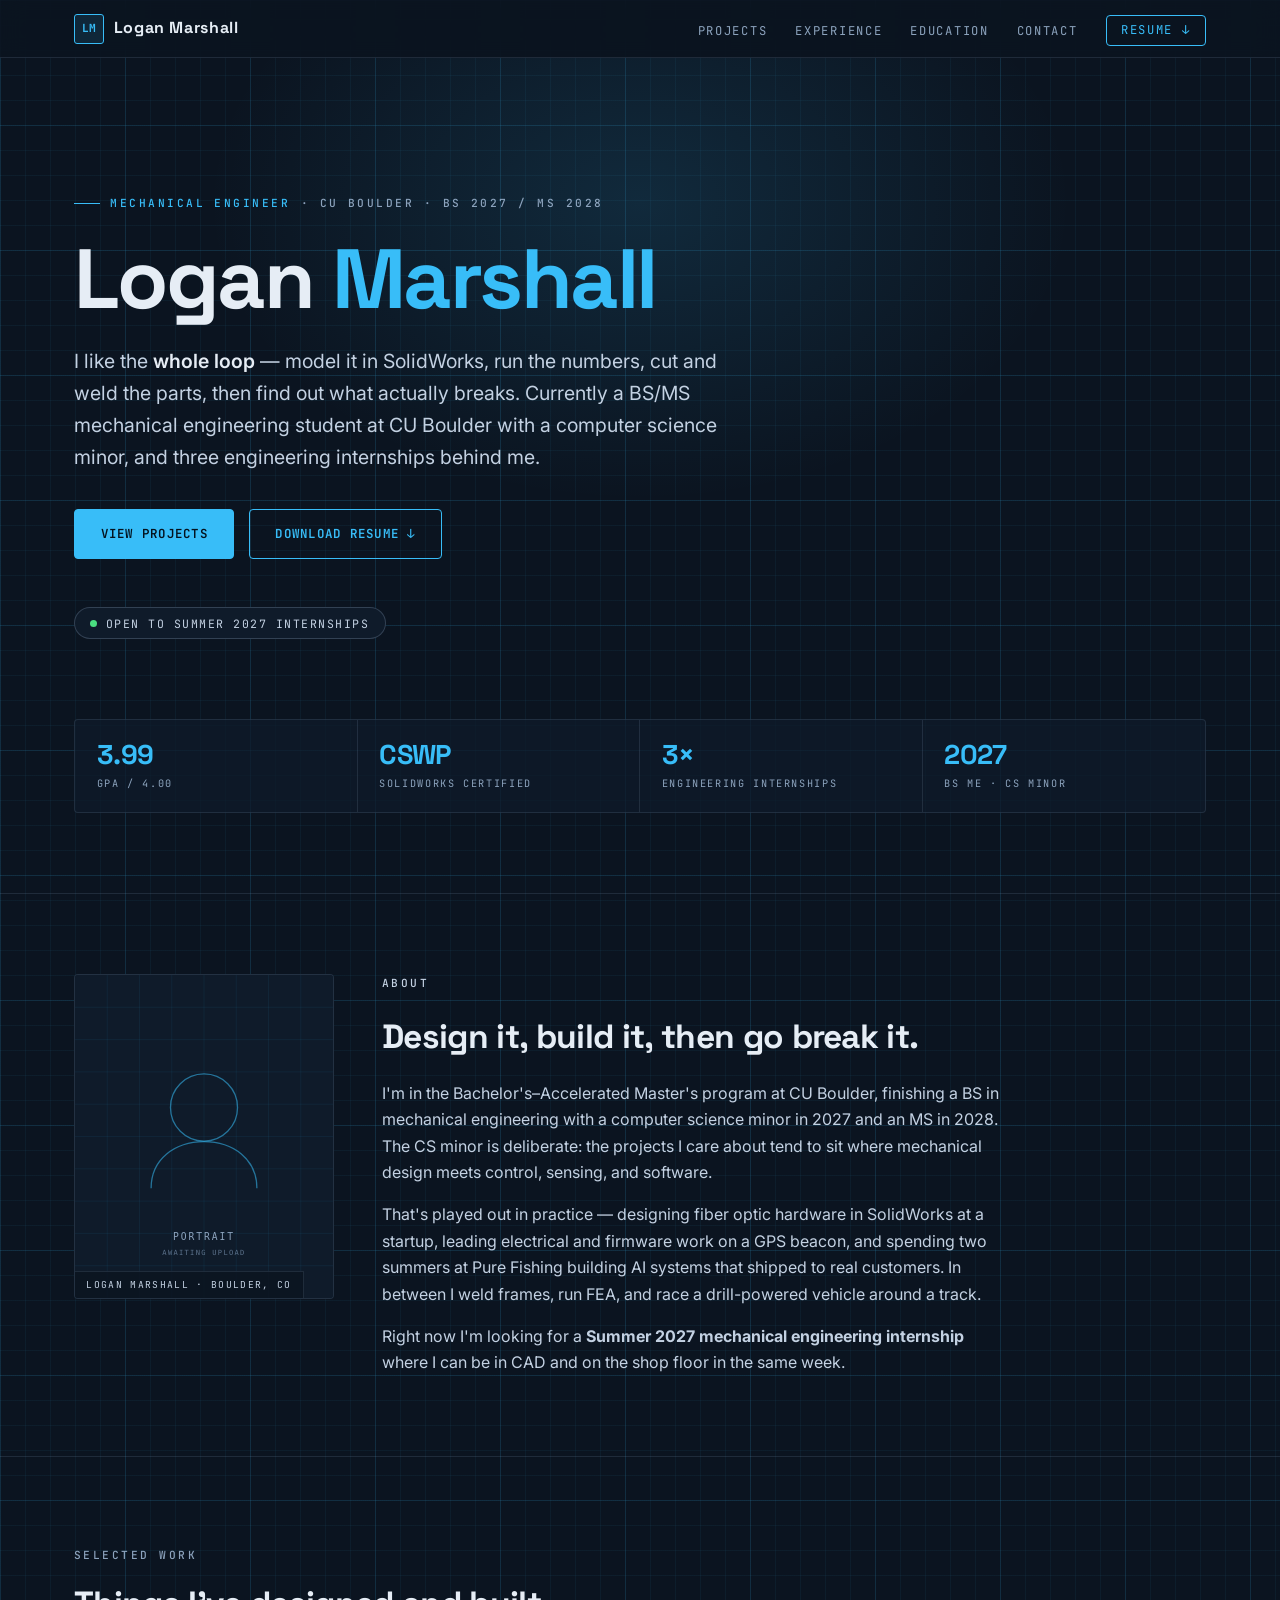
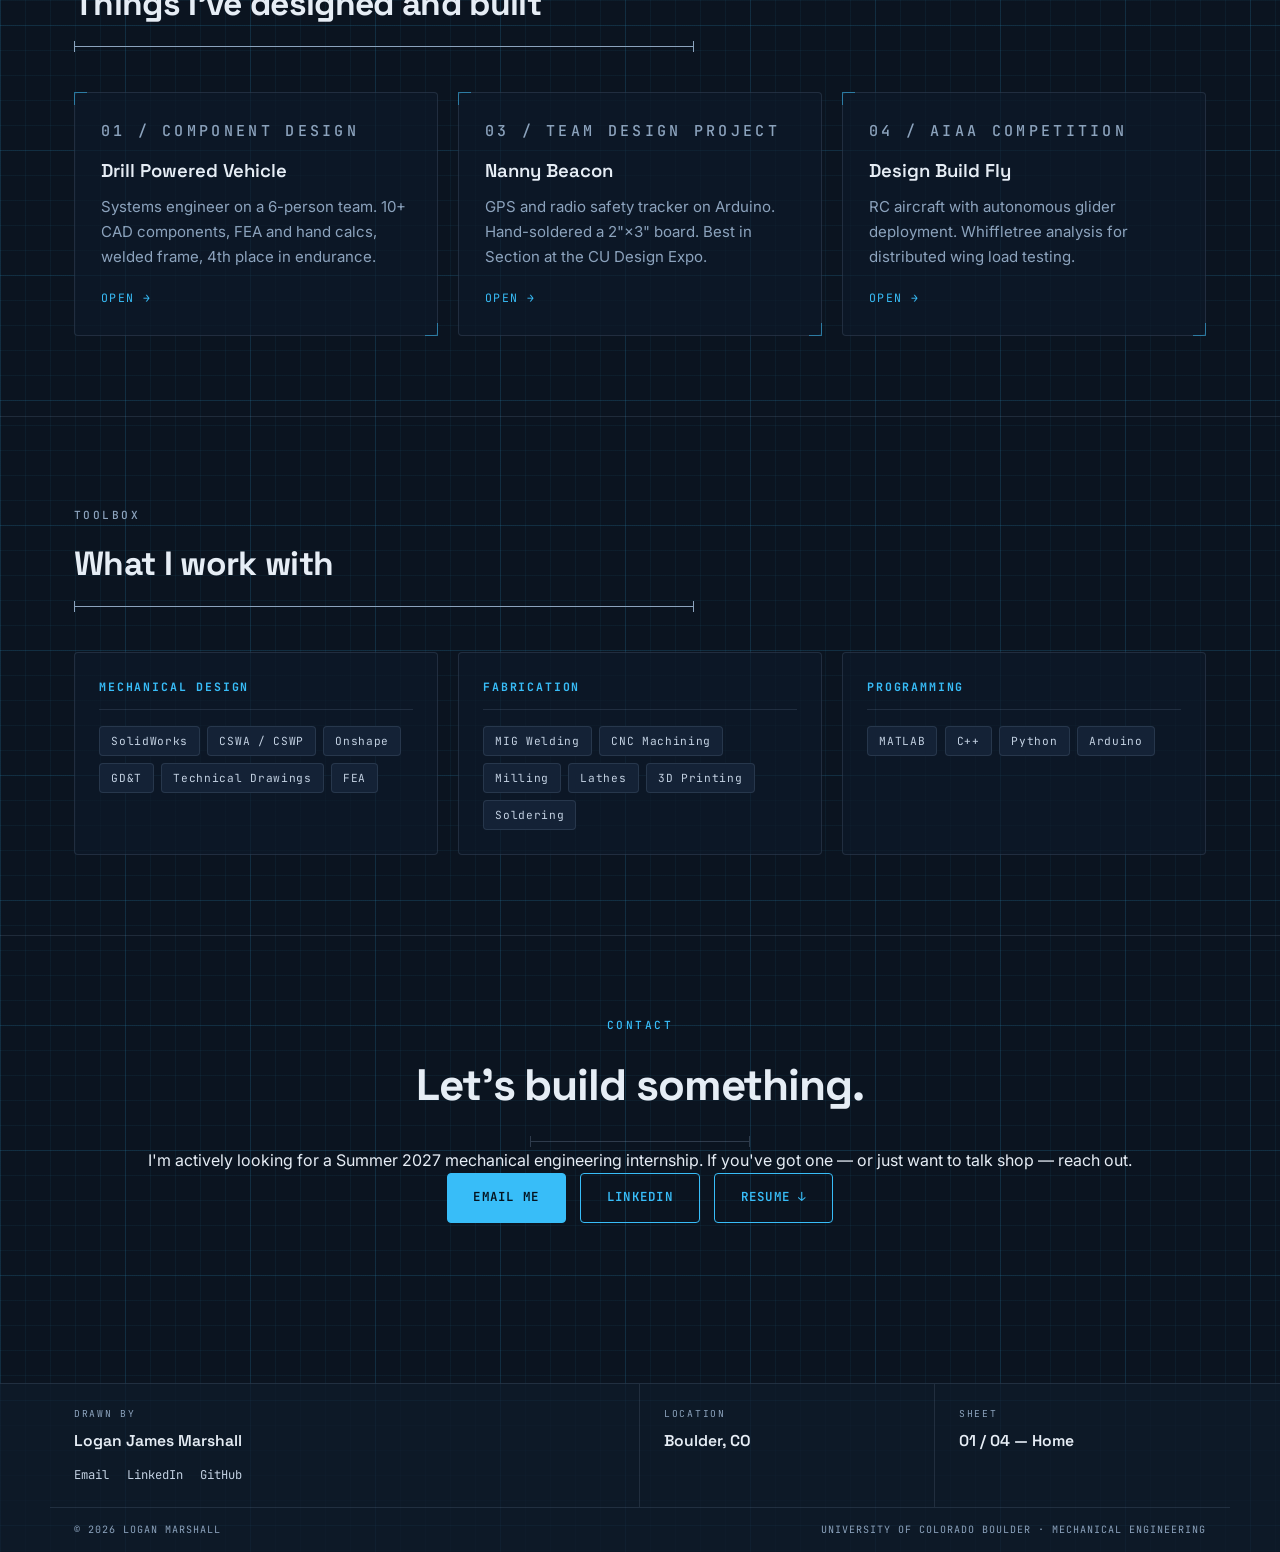
==== index.html @ 71e6aeb7 "Rebuild portfolio with real content and a blueprint design system Replace the placeholder template w" ====
<!doctype html>
<html lang="en">
  <head>
    <meta charset="UTF-8" />
    <meta name="viewport" content="width=device-width, initial-scale=1.0" />
    <title>Logan Marshall — Mechanical Engineer</title>
    <meta
      name="description"
      content="Mechanical engineering BS/MS student at CU Boulder (3.99 GPA, CSWP certified). SolidWorks design, FEA, and hands-on fabrication. Seeking a Summer 2027 mechanical engineering internship."
    />
    <link rel="canonical" href="https://loganmarsr.github.io/Personal-Website/" />
    <link rel="icon" href="favicon.svg" type="image/svg+xml" />

    <meta property="og:type" content="website" />
    <meta property="og:title" content="Logan Marshall — Mechanical Engineer" />
    <meta
      property="og:description"
      content="BS/MS mechanical engineering at CU Boulder. SolidWorks, FEA, and hands-on fabrication — from CAD to welded frame."
    />
    <meta property="og:image" content="images/CompD_Bike_Side.png" />
    <meta name="twitter:card" content="summary_large_image" />

    <link rel="preconnect" href="https://fonts.googleapis.com" />
    <link rel="preconnect" href="https://fonts.gstatic.com" crossorigin />
    <link
      href="https://fonts.googleapis.com/css2?family=Inter:wght@400;500;600&family=JetBrains+Mono:wght@400;500;600&family=Space+Grotesk:wght@600;700&display=swap"
      rel="stylesheet"
    />
    <link rel="stylesheet" href="styles.css" />
  </head>
  <body>
    <a class="skip-link" href="#main">Skip to content</a>

    <header class="navbar">
      <div class="nav-inner">
        <a class="logo" href="index.html">
          <span class="logo-mark" aria-hidden="true">LM</span>
          Logan Marshall
        </a>
        <button
          class="nav-toggle"
          type="button"
          aria-expanded="false"
          aria-controls="nav-links"
        >
          MENU
        </button>
        <ul class="nav-links" id="nav-links">
          <li><a href="projects.html">Projects</a></li>
          <li><a href="experience.html">Experience</a></li>
          <li><a href="education.html">Education</a></li>
          <li><a href="#contact">Contact</a></li>
          <li>
            <a class="nav-cta" href="assets/Logan-Marshall-Resume.pdf" target="_blank" rel="noopener">
              Resume ↓
            </a>
          </li>
        </ul>
      </div>
    </header>

    <main id="main">
      <section class="hero">
        <div class="wrap hero-inner">
          <p class="hero-eyebrow">
            <span class="tick" aria-hidden="true"></span>
            <span class="label">Mechanical Engineer</span>
            <span class="label label-muted">· CU Boulder · BS 2027 / MS 2028</span>
          </p>

          <h1>Logan <span class="accent">Marshall</span></h1>

          <p class="hero-lede">
            I like the <strong>whole loop</strong> — model it in SolidWorks, run the
            numbers, cut and weld the parts, then find out what actually breaks.
            Currently a BS/MS mechanical engineering student at CU Boulder with a
            computer science minor, and three engineering internships behind me.
          </p>

          <div class="hero-actions">
            <a class="button" href="projects.html">View Projects</a>
            <a
              class="button button-ghost"
              href="assets/Logan-Marshall-Resume.pdf"
              target="_blank"
              rel="noopener"
              >Download Resume ↓</a
            >
          </div>

          <p class="status">
            <span class="status-dot" aria-hidden="true"></span>
            Open to Summer 2027 internships
          </p>
        </div>
      </section>

      <section class="section" style="padding-top: 0">
        <div class="wrap">
          <div class="specs reveal">
            <div class="spec">
              <div class="spec-value">3.99</div>
              <div class="spec-key">GPA / 4.00</div>
            </div>
            <div class="spec">
              <div class="spec-value">CSWP</div>
              <div class="spec-key">SolidWorks Certified</div>
            </div>
            <div class="spec">
              <div class="spec-value">3&times;</div>
              <div class="spec-key">Engineering Internships</div>
            </div>
            <div class="spec">
              <div class="spec-value">2027</div>
              <div class="spec-key">BS ME · CS Minor</div>
            </div>
          </div>
        </div>
      </section>

      <section class="section">
        <div class="wrap">
          <div class="about reveal">
            <figure class="portrait bracketed">
              <!-- Swap in a real photo: save it as images/logan-portrait.jpg -->
              <img
                src="images/portrait-placeholder.svg"
                alt="Portrait of Logan Marshall"
                width="400"
                height="500"
              />
              <figcaption class="portrait-tag">Logan Marshall · Boulder, CO</figcaption>
            </figure>

            <div class="about-body">
              <p class="label">About</p>
              <h2>Design it, build it, then go break it.</h2>
              <p>
                I'm in the Bachelor's–Accelerated Master's program at CU Boulder,
                finishing a BS in mechanical engineering with a computer science
                minor in 2027 and an MS in 2028. The CS minor is deliberate: the
                projects I care about tend to sit where mechanical design meets
                control, sensing, and software.
              </p>
              <p>
                That's played out in practice — designing fiber optic hardware in
                SolidWorks at a startup, leading electrical and firmware work on a
                GPS beacon, and spending two summers at Pure Fishing building AI
                systems that shipped to real customers. In between I weld frames,
                run FEA, and race a drill-powered vehicle around a track.
              </p>
              <p>
                Right now I'm looking for a <strong>Summer 2027 mechanical
                engineering internship</strong> where I can be in CAD and on the shop
                floor in the same week.
              </p>
            </div>
          </div>
        </div>
      </section>

      <section class="section">
        <div class="wrap">
          <div class="section-head reveal">
            <p class="label">Selected Work</p>
            <h2>Things I've designed and built</h2>
            <p class="dim" aria-hidden="true"><span></span></p>
          </div>

          <div class="card-grid">
            <a class="card bracketed reveal" href="projects.html#drill-vehicle">
              <p class="label">01 / Component Design</p>
              <h3>Drill Powered Vehicle</h3>
              <p>
                Systems engineer on a 6-person team. 10+ CAD components, FEA and
                hand calcs, welded frame, 4th place in endurance.
              </p>
              <span class="card-link">Open <span class="arrow">→</span></span>
            </a>

            <a class="card bracketed reveal" href="projects.html#nanny-beacon">
              <p class="label">03 / Team Design Project</p>
              <h3>Nanny Beacon</h3>
              <p>
                GPS and radio safety tracker on Arduino. Hand-soldered a 2"×3"
                board. Best in Section at the CU Design Expo.
              </p>
              <span class="card-link">Open <span class="arrow">→</span></span>
            </a>

            <a class="card bracketed reveal" href="projects.html#dbf">
              <p class="label">04 / AIAA Competition</p>
              <h3>Design Build Fly</h3>
              <p>
                RC aircraft with autonomous glider deployment. Whiffletree analysis
                for distributed wing load testing.
              </p>
              <span class="card-link">Open <span class="arrow">→</span></span>
            </a>
          </div>
        </div>
      </section>

      <section class="section">
        <div class="wrap">
          <div class="section-head reveal">
            <p class="label">Toolbox</p>
            <h2>What I work with</h2>
            <p class="dim" aria-hidden="true"><span></span></p>
          </div>

          <div class="card-grid">
            <div class="skill-group reveal">
              <h3>Mechanical Design</h3>
              <ul class="tag-list">
                <li>SolidWorks</li>
                <li>CSWA / CSWP</li>
                <li>Onshape</li>
                <li>GD&amp;T</li>
                <li>Technical Drawings</li>
                <li>FEA</li>
              </ul>
            </div>
            <div class="skill-group reveal">
              <h3>Fabrication</h3>
              <ul class="tag-list">
                <li>MIG Welding</li>
                <li>CNC Machining</li>
                <li>Milling</li>
                <li>Lathes</li>
                <li>3D Printing</li>
                <li>Soldering</li>
              </ul>
            </div>
            <div class="skill-group reveal">
              <h3>Programming</h3>
              <ul class="tag-list">
                <li>MATLAB</li>
                <li>C++</li>
                <li>Python</li>
                <li>Arduino</li>
              </ul>
            </div>
          </div>
        </div>
      </section>

      <section class="section contact" id="contact">
        <div class="wrap">
          <p class="label">Contact</p>
          <h2>Let's build something.</h2>
          <p class="dim" aria-hidden="true"><span></span></p>
          <p>
            I'm actively looking for a Summer 2027 mechanical engineering
            internship. If you've got one — or just want to talk shop — reach out.
          </p>
          <div class="contact-links">
            <a class="button" href="mailto:Logan.marshall@colorado.edu">Email Me</a>
            <a
              class="button button-ghost"
              href="https://www.linkedin.com/in/logan-marshall-cu/"
              target="_blank"
              rel="noopener"
              >LinkedIn</a
            >
            <a
              class="button button-ghost"
              href="assets/Logan-Marshall-Resume.pdf"
              target="_blank"
              rel="noopener"
              >Resume ↓</a
            >
          </div>
        </div>
      </section>
    </main>

    <footer class="titleblock">
      <div class="titleblock-grid">
        <div class="tb-cell">
          <p class="tb-key">Drawn By</p>
          <p class="tb-value">Logan James Marshall</p>
          <p class="tb-links" style="margin-top: 0.6rem">
            <a href="mailto:Logan.marshall@colorado.edu">Email</a>
            <a href="https://www.linkedin.com/in/logan-marshall-cu/" target="_blank" rel="noopener">LinkedIn</a>
            <a href="https://github.com/LoganMarsr" target="_blank" rel="noopener">GitHub</a>
          </p>
        </div>
        <div class="tb-cell">
          <p class="tb-key">Location</p>
          <p class="tb-value">Boulder, CO</p>
        </div>
        <div class="tb-cell">
          <p class="tb-key">Sheet</p>
          <p class="tb-value">01 / 04 — Home</p>
        </div>
      </div>
      <p class="tb-note">
        <span>&copy; 2026 Logan Marshall</span>
        <span>University of Colorado Boulder · Mechanical Engineering</span>
      </p>
    </footer>

    <script src="site.js"></script>
  </body>
</html>
---- styles.css ----
/* ============================================================
   Logan Marshall — Portfolio
   Design language: engineering blueprint
   Dark navy ground, cyan linework, monospace annotation.
   ============================================================ */

*, *::before, *::after {
  box-sizing: border-box;
  margin: 0;
  padding: 0;
}

:root {
  /* ---- ground ---- */
  --bg:        #0b1420;
  --bg-2:      #0f1b2a;
  --bg-3:      #142236;
  --grid:      rgba(56, 189, 248, 0.055);
  --grid-bold: rgba(56, 189, 248, 0.10);

  /* ---- linework ---- */
  --accent:      #38bdf8;
  --accent-dim:  #0ea5e9;
  --accent-soft: rgba(56, 189, 248, 0.12);
  --accent-glow: rgba(56, 189, 248, 0.28);
  --amber:       #fbbf24;

  /* ---- type ---- */
  --ink:   #e6edf5;
  --ink-2: #c3d1e2;
  --muted: #8ca3bd;
  --line:  rgba(140, 163, 189, 0.16);
  --line-2: rgba(140, 163, 189, 0.28);

  /* ---- rhythm ---- */
  --wide:   1180px;
  --gutter: 1.5rem;
  --radius: 4px;

  --font-display: "Space Grotesk", ui-sans-serif, system-ui, -apple-system, "Segoe UI", sans-serif;
  --font-body:    "Inter", ui-sans-serif, system-ui, -apple-system, "Segoe UI", Roboto, sans-serif;
  --font-mono:    "JetBrains Mono", ui-monospace, SFMono-Regular, "SF Mono", Menlo, Consolas, monospace;
}

html { scroll-behavior: smooth; }
@media (prefers-reduced-motion: reduce) {
  html { scroll-behavior: auto; }
}

body {
  font-family: var(--font-body);
  color: var(--ink);
  background-color: var(--bg);
  /* the blueprint: fine 25px grid over a bolder 125px grid */
  background-image:
    linear-gradient(var(--grid) 1px, transparent 1px),
    linear-gradient(90deg, var(--grid) 1px, transparent 1px),
    linear-gradient(var(--grid-bold) 1px, transparent 1px),
    linear-gradient(90deg, var(--grid-bold) 1px, transparent 1px);
  background-size: 25px 25px, 25px 25px, 125px 125px, 125px 125px;
  line-height: 1.65;
  -webkit-font-smoothing: antialiased;
  overflow-x: hidden;
}

img { max-width: 100%; height: auto; display: block; }
a   { color: var(--accent); text-decoration: none; }

:focus-visible {
  outline: 2px solid var(--accent);
  outline-offset: 3px;
  border-radius: 2px;
}

/* skip link for keyboard + screen-reader users */
.skip-link {
  position: absolute;
  left: -9999px;
  top: 0;
  z-index: 200;
  background: var(--accent);
  color: #04121e;
  padding: 0.75rem 1.25rem;
  font-family: var(--font-mono);
  font-size: 0.8rem;
  font-weight: 700;
}
.skip-link:focus { left: 0; }

.wrap {
  width: 100%;
  max-width: var(--wide);
  margin-inline: auto;
  padding-inline: var(--gutter);
}

/* ============================================================
   Annotation primitives — the "flair"
   ============================================================ */

/* monospace eyebrow label, e.g. 01 / DRILL POWERED VEHICLE */
.label {
  font-family: var(--font-mono);
  font-size: 0.7rem;
  font-weight: 500;
  letter-spacing: 0.22em;
  text-transform: uppercase;
  color: var(--accent);
}
.label-muted { color: var(--muted); }

/* dimension line: ├─────────┤ with end ticks, used under section titles */
.dim {
  display: flex;
  align-items: center;
  gap: 0;
  margin-top: 0.9rem;
  color: var(--line-2);
}
.dim::before,
.dim::after {
  content: "";
  width: 1px;
  height: 11px;
  background: currentColor;
  flex: none;
}
.dim span {
  flex: 1;
  height: 1px;
  background: currentColor;
}

/* CAD-style corner brackets on a surface */
.bracketed { position: relative; }
.bracketed::before,
.bracketed::after {
  content: "";
  position: absolute;
  width: 13px;
  height: 13px;
  border: 1px solid var(--accent);
  opacity: 0.55;
  transition: opacity 0.25s ease;
  pointer-events: none;
}
.bracketed::before {
  top: -1px; left: -1px;
  border-right: 0; border-bottom: 0;
}
.bracketed::after {
  bottom: -1px; right: -1px;
  border-left: 0; border-top: 0;
}

/* ============================================================
   Navigation
   ============================================================ */

.navbar {
  position: sticky;
  top: 0;
  z-index: 100;
  background: rgba(11, 20, 32, 0.86);
  backdrop-filter: blur(12px);
  -webkit-backdrop-filter: blur(12px);
  border-bottom: 1px solid var(--line);
}
.nav-inner {
  max-width: var(--wide);
  margin-inline: auto;
  padding: 0.85rem var(--gutter);
  display: flex;
  align-items: center;
  justify-content: space-between;
  gap: 1rem;
}
.logo {
  display: inline-flex;
  align-items: center;
  gap: 0.6rem;
  font-family: var(--font-display);
  font-size: 1rem;
  font-weight: 700;
  letter-spacing: 0.04em;
  color: var(--ink);
}
.logo-mark {
  width: 30px;
  height: 30px;
  flex: none;
  border: 1px solid var(--accent);
  border-radius: 3px;
  display: grid;
  place-items: center;
  font-family: var(--font-mono);
  font-size: 0.7rem;
  font-weight: 700;
  color: var(--accent);
  background: var(--accent-soft);
  letter-spacing: 0;
}

.nav-toggle {
  display: none;
  background: none;
  border: 1px solid var(--line-2);
  border-radius: var(--radius);
  color: var(--ink);
  padding: 0.45rem 0.6rem;
  cursor: pointer;
  font-family: var(--font-mono);
  font-size: 0.75rem;
  line-height: 1;
}

.nav-links {
  display: flex;
  align-items: center;
  gap: 1.75rem;
  list-style: none;
}
.nav-links a {
  position: relative;
  font-family: var(--font-mono);
  font-size: 0.76rem;
  letter-spacing: 0.14em;
  text-transform: uppercase;
  color: var(--muted);
  padding: 0.35rem 0;
  transition: color 0.18s ease;
}
.nav-links a:hover { color: var(--ink); }
.nav-links a::after {
  content: "";
  position: absolute;
  left: 0; bottom: 0;
  width: 0; height: 1px;
  background: var(--accent);
  transition: width 0.22s ease;
}
.nav-links a:hover::after,
.nav-links a.active::after { width: 100%; }
.nav-links a.active { color: var(--accent); }

/* the resume link is the one CTA in the bar */
.nav-cta {
  border: 1px solid var(--accent);
  border-radius: var(--radius);
  padding: 0.4rem 0.9rem !important;
  color: var(--accent) !important;
  background: transparent;
  transition: background 0.2s ease, color 0.2s ease;
}
.nav-cta::after { display: none; }
.nav-cta:hover {
  background: var(--accent);
  color: #04121e !important;
}

/* ============================================================
   Buttons
   ============================================================ */

.button {
  display: inline-flex;
  align-items: center;
  gap: 0.55rem;
  font-family: var(--font-mono);
  font-size: 0.78rem;
  font-weight: 600;
  letter-spacing: 0.1em;
  text-transform: uppercase;
  padding: 0.85rem 1.6rem;
  border-radius: var(--radius);
  border: 1px solid var(--accent);
  background: var(--accent);
  color: #04121e;
  cursor: pointer;
  transition: transform 0.18s ease, box-shadow 0.18s ease, background 0.18s ease;
}
.button:hover {
  transform: translateY(-2px);
  box-shadow: 0 10px 28px -8px var(--accent-glow);
}
.button-ghost {
  background: transparent;
  color: var(--accent);
}
.button-ghost:hover {
  background: var(--accent-soft);
}

/* ============================================================
   Hero (home)
   ============================================================ */

.hero {
  position: relative;
  padding: clamp(4rem, 11vw, 8.5rem) 0 clamp(3rem, 7vw, 5rem);
  overflow: hidden;
}
/* soft cyan bloom behind the hero text */
.hero::before {
  content: "";
  position: absolute;
  top: -25%;
  left: 50%;
  width: min(900px, 120%);
  height: 620px;
  transform: translateX(-50%);
  background: radial-gradient(ellipse at center, rgba(56,189,248,0.13), transparent 68%);
  pointer-events: none;
}
.hero-inner { position: relative; }

.hero-eyebrow {
  display: flex;
  flex-wrap: wrap;
  align-items: center;
  gap: 0.65rem;
  margin-bottom: 1.5rem;
}
.hero-eyebrow .tick {
  width: 26px;
  height: 1px;
  background: var(--accent);
  flex: none;
}

.hero h1 {
  font-family: var(--font-display);
  font-size: clamp(2.6rem, 8.5vw, 5.25rem);
  font-weight: 700;
  line-height: 1.02;
  letter-spacing: -0.03em;
  margin-bottom: 1.4rem;
}
.hero h1 .accent { color: var(--accent); }

.hero-lede {
  font-size: clamp(1.02rem, 1.9vw, 1.22rem);
  color: var(--ink-2);
  max-width: 56ch;
  margin-bottom: 2.25rem;
}
.hero-lede strong {
  color: var(--ink);
  font-weight: 600;
}

.hero-actions {
  display: flex;
  flex-wrap: wrap;
  gap: 0.9rem;
  margin-bottom: 3rem;
}

/* availability pill */
.status {
  display: inline-flex;
  align-items: center;
  gap: 0.55rem;
  font-family: var(--font-mono);
  font-size: 0.72rem;
  letter-spacing: 0.13em;
  text-transform: uppercase;
  color: var(--ink-2);
  border: 1px solid var(--line-2);
  border-radius: 999px;
  padding: 0.35rem 0.95rem;
  background: var(--bg-2);
}
.status-dot {
  width: 7px; height: 7px;
  border-radius: 50%;
  background: #4ade80;
  box-shadow: 0 0 0 0 rgba(74, 222, 128, 0.55);
  animation: pulse 2.4s ease-out infinite;
  flex: none;
}
@keyframes pulse {
  70%  { box-shadow: 0 0 0 8px rgba(74, 222, 128, 0); }
  100% { box-shadow: 0 0 0 0 rgba(74, 222, 128, 0); }
}
@media (prefers-reduced-motion: reduce) {
  .status-dot { animation: none; }
}

/* ---- spec strip: the key numbers, as a drawing callout row ---- */
.specs {
  display: grid;
  grid-template-columns: repeat(auto-fit, minmax(150px, 1fr));
  border: 1px solid var(--line);
  border-radius: var(--radius);
  background: rgba(15, 27, 42, 0.72);
  overflow: hidden;
}
.spec {
  padding: 1.2rem 1.35rem;
  border-right: 1px solid var(--line);
}
.spec:last-child { border-right: 0; }
.spec-value {
  font-family: var(--font-display);
  font-size: 1.7rem;
  font-weight: 700;
  line-height: 1.1;
  color: var(--accent);
  letter-spacing: -0.02em;
}
.spec-key {
  font-family: var(--font-mono);
  font-size: 0.64rem;
  letter-spacing: 0.16em;
  text-transform: uppercase;
  color: var(--muted);
  margin-top: 0.4rem;
}

/* ============================================================
   Sub-page header
   ============================================================ */

.page-header {
  padding: clamp(3rem, 8vw, 5.5rem) 0 clamp(1.5rem, 4vw, 2.5rem);
  border-bottom: 1px solid var(--line);
}
.page-header h1 {
  font-family: var(--font-display);
  font-size: clamp(2.1rem, 6vw, 3.5rem);
  font-weight: 700;
  letter-spacing: -0.025em;
  line-height: 1.05;
  margin: 0.9rem 0 0.85rem;
}
.page-header p {
  color: var(--muted);
  max-width: 62ch;
  font-size: 1.03rem;
}

/* ============================================================
   Sections
   ============================================================ */

.section { padding: clamp(3rem, 7vw, 5rem) 0; }
.section + .section { border-top: 1px solid var(--line); }

.section-head { margin-bottom: 2.5rem; }
.section-head h2 {
  font-family: var(--font-display);
  font-size: clamp(1.5rem, 3.4vw, 2.1rem);
  font-weight: 700;
  letter-spacing: -0.02em;
  margin-top: 0.7rem;
}
.section-head p {
  color: var(--muted);
  max-width: 62ch;
  margin-top: 0.6rem;
}

/* ============================================================
   Cards
   ============================================================ */

.card-grid {
  display: grid;
  grid-template-columns: repeat(auto-fit, minmax(255px, 1fr));
  gap: 1.25rem;
}
.card {
  position: relative;
  display: block;
  padding: 1.6rem;
  border: 1px solid var(--line);
  border-radius: var(--radius);
  background: rgba(15, 27, 42, 0.66);
  color: var(--ink);
  transition: transform 0.22s ease, border-color 0.22s ease, box-shadow 0.22s ease;
}
a.card:hover {
  transform: translateY(-4px);
  border-color: var(--accent);
  box-shadow: 0 16px 40px -18px rgba(0, 0, 0, 0.85);
}
a.card:hover.bracketed::before,
a.card:hover.bracketed::after { opacity: 1; }
.card h3 {
  font-family: var(--font-display);
  font-size: 1.16rem;
  font-weight: 600;
  margin: 0.75rem 0 0.55rem;
}
.card p {
  color: var(--muted);
  font-size: 0.94rem;
}
.card-link {
  display: inline-block;
  margin-top: 1.15rem;
  font-family: var(--font-mono);
  font-size: 0.72rem;
  letter-spacing: 0.13em;
  text-transform: uppercase;
  color: var(--accent);
}
a.card:hover .card-link .arrow { transform: translateX(4px); }
.card-link .arrow {
  display: inline-block;
  transition: transform 0.22s ease;
}

/* ============================================================
   Projects
   ============================================================ */

.project {
  display: grid;
  grid-template-columns: minmax(0, 1.05fr) minmax(0, 1fr);
  gap: clamp(1.75rem, 4vw, 3.25rem);
  align-items: start;
  padding: clamp(2.25rem, 5vw, 3.5rem) 0;
  border-bottom: 1px solid var(--line);
}
.project:last-of-type { border-bottom: 0; }
/* alternate the image side for rhythm */
.project:nth-of-type(even) .project-gallery { order: 2; }

.project-no {
  font-family: var(--font-mono);
  font-size: 0.72rem;
  letter-spacing: 0.2em;
  color: var(--accent);
  margin-bottom: 0.7rem;
}
.project-body h2 {
  font-family: var(--font-display);
  font-size: clamp(1.45rem, 3vw, 1.95rem);
  font-weight: 700;
  letter-spacing: -0.02em;
  line-height: 1.15;
  margin-bottom: 0.5rem;
}
.project-role {
  font-family: var(--font-mono);
  font-size: 0.76rem;
  letter-spacing: 0.06em;
  color: var(--muted);
  margin-bottom: 1.2rem;
}
.project-role .sep { color: var(--line-2); margin: 0 0.45rem; }
.project-body > p { color: var(--ink-2); margin-bottom: 1.1rem; }

/* gallery: hero image spans both columns, thumbs pair up beneath it.
   Fixed 2-up (rather than auto-fit) so an odd thumb count never
   leaves dead columns beside it. */
.project-gallery {
  display: grid;
  grid-template-columns: repeat(2, minmax(0, 1fr));
  gap: 0.6rem;
  align-content: start;
}

/* two-image galleries where the source files are small: keep them
   side by side and capped so nothing gets upscaled into mush */
.project-gallery--pair {
  max-width: 460px;
}
.project-gallery--pair .shot img { aspect-ratio: 1 / 1; }
.shot {
  position: relative;
  border: 1px solid var(--line);
  border-radius: var(--radius);
  background: var(--bg-2);
  overflow: hidden;
  cursor: zoom-in;
  transition: border-color 0.22s ease, transform 0.22s ease;
}
.shot:hover {
  border-color: var(--accent);
  transform: translateY(-2px);
}
.shot img {
  width: 100%;
  aspect-ratio: 4 / 3;
  object-fit: cover;
  transition: transform 0.35s ease;
}
.shot:hover img { transform: scale(1.035); }
.shot-hero {
  grid-column: 1 / -1;
}
.shot-hero img { aspect-ratio: 16 / 10; }
/* tiny mono caption over each shot */
.shot-tag {
  position: absolute;
  left: 0; bottom: 0;
  font-family: var(--font-mono);
  font-size: 0.6rem;
  letter-spacing: 0.14em;
  text-transform: uppercase;
  color: var(--ink-2);
  background: rgba(11, 20, 32, 0.82);
  border-top: 1px solid var(--line);
  border-right: 1px solid var(--line);
  padding: 0.25rem 0.6rem;
  border-radius: 0 var(--radius) 0 0;
}

/* outcome callouts — the numbers that matter */
.outcomes {
  display: grid;
  grid-template-columns: repeat(auto-fit, minmax(125px, 1fr));
  gap: 0.75rem;
  margin: 1.35rem 0;
}
.outcome {
  border: 1px solid var(--line);
  border-left: 2px solid var(--accent);
  border-radius: 0 var(--radius) var(--radius) 0;
  padding: 0.75rem 0.9rem;
  background: rgba(15, 27, 42, 0.66);
}
.outcome-value {
  font-family: var(--font-display);
  font-size: 1.22rem;
  font-weight: 700;
  color: var(--ink);
  line-height: 1.2;
}
.outcome-key {
  font-family: var(--font-mono);
  font-size: 0.6rem;
  letter-spacing: 0.14em;
  text-transform: uppercase;
  color: var(--muted);
  margin-top: 0.25rem;
}

/* award ribbon */
.award {
  display: inline-flex;
  align-items: center;
  gap: 0.5rem;
  font-family: var(--font-mono);
  font-size: 0.68rem;
  letter-spacing: 0.12em;
  text-transform: uppercase;
  color: var(--amber);
  border: 1px solid rgba(251, 191, 36, 0.36);
  background: rgba(251, 191, 36, 0.08);
  border-radius: 999px;
  padding: 0.3rem 0.85rem;
  margin-bottom: 1rem;
}

/* ============================================================
   Tags + bullets
   ============================================================ */

.tag-list {
  display: flex;
  flex-wrap: wrap;
  gap: 0.45rem;
  list-style: none;
  margin-top: 1.15rem;
}
.tag-list li {
  font-family: var(--font-mono);
  font-size: 0.7rem;
  letter-spacing: 0.06em;
  color: var(--ink-2);
  background: var(--bg-3);
  border: 1px solid var(--line);
  border-radius: var(--radius);
  padding: 0.3rem 0.7rem;
}

.bullet-list { list-style: none; }
.bullet-list li {
  position: relative;
  padding-left: 1.3rem;
  margin-bottom: 0.55rem;
  color: var(--ink-2);
  font-size: 0.96rem;
}
/* a small cyan tick instead of a bullet */
.bullet-list li::before {
  content: "";
  position: absolute;
  left: 0;
  top: 0.68em;
  width: 8px;
  height: 1px;
  background: var(--accent);
}
.bullet-list strong { color: var(--ink); font-weight: 600; }

/* ============================================================
   Timeline (education + experience)
   ============================================================ */

.timeline {
  position: relative;
  padding-left: 1.85rem;
  border-left: 1px solid var(--line-2);
}
.timeline-item {
  position: relative;
  padding-bottom: 2.75rem;
}
.timeline-item:last-child { padding-bottom: 0; }
.timeline-marker {
  position: absolute;
  left: calc(-1.85rem - 5px);
  top: 0.55rem;
  width: 9px;
  height: 9px;
  border-radius: 50%;
  background: var(--bg);
  border: 2px solid var(--accent);
}
.timeline-item.is-current .timeline-marker {
  background: var(--accent);
  box-shadow: 0 0 0 4px var(--accent-soft);
}
.timeline-head {
  display: flex;
  flex-wrap: wrap;
  align-items: baseline;
  justify-content: space-between;
  gap: 0.5rem 1rem;
}
.timeline-content h3 {
  font-family: var(--font-display);
  font-size: 1.2rem;
  font-weight: 600;
  letter-spacing: -0.01em;
}
.timeline-org {
  font-family: var(--font-mono);
  font-size: 0.78rem;
  color: var(--accent);
  margin-top: 0.15rem;
}
.timeline-date {
  font-family: var(--font-mono);
  font-size: 0.7rem;
  letter-spacing: 0.1em;
  text-transform: uppercase;
  color: var(--muted);
  white-space: nowrap;
}
.timeline-content .bullet-list { margin-top: 0.9rem; }

/* degree block on the education page */
.degree {
  border: 1px solid var(--line);
  border-radius: var(--radius);
  background: rgba(15, 27, 42, 0.66);
  padding: 1.5rem;
  margin-bottom: 1rem;
}
.degree:last-child { margin-bottom: 0; }
.degree h3 {
  font-family: var(--font-display);
  font-size: 1.12rem;
  font-weight: 600;
  margin-bottom: 0.3rem;
}
.degree .timeline-date { display: block; margin-top: 0.5rem; }

/* skills columns */
.skill-group {
  border: 1px solid var(--line);
  border-radius: var(--radius);
  background: rgba(15, 27, 42, 0.66);
  padding: 1.5rem;
}
.skill-group h3 {
  font-family: var(--font-mono);
  font-size: 0.72rem;
  letter-spacing: 0.16em;
  text-transform: uppercase;
  color: var(--accent);
  margin-bottom: 1rem;
  padding-bottom: 0.8rem;
  border-bottom: 1px solid var(--line);
}
.skill-group .tag-list { margin-top: 0; }

/* awards */
.award-row {
  display: flex;
  gap: 1.1rem;
  align-items: flex-start;
  padding: 1.15rem 0;
  border-bottom: 1px solid var(--line);
}
.award-row:last-child { border-bottom: 0; }
.award-icon {
  flex: none;
  width: 34px; height: 34px;
  display: grid;
  place-items: center;
  border-radius: 50%;
  border: 1px solid rgba(251, 191, 36, 0.36);
  background: rgba(251, 191, 36, 0.08);
  color: var(--amber);
  font-size: 0.9rem;
}
.award-row h3 {
  font-family: var(--font-display);
  font-size: 1.02rem;
  font-weight: 600;
  margin-bottom: 0.2rem;
}
.award-row p { color: var(--muted); font-size: 0.92rem; }

/* ============================================================
   Title block — a real drawing title block, as the page footer
   ============================================================ */

.titleblock {
  margin-top: clamp(3rem, 7vw, 5rem);
  border-top: 1px solid var(--line);
  background: rgba(15, 27, 42, 0.72);
}
.titleblock-grid {
  max-width: var(--wide);
  margin-inline: auto;
  display: grid;
  grid-template-columns: 2fr 1fr 1fr;
}
.tb-cell {
  padding: 1.4rem var(--gutter);
  border-right: 1px solid var(--line);
}
.tb-cell:last-child { border-right: 0; }
.tb-key {
  font-family: var(--font-mono);
  font-size: 0.6rem;
  letter-spacing: 0.18em;
  text-transform: uppercase;
  color: var(--muted);
  margin-bottom: 0.45rem;
}
.tb-value {
  font-family: var(--font-display);
  font-size: 0.98rem;
  font-weight: 600;
  color: var(--ink);
}
.tb-links {
  display: flex;
  flex-wrap: wrap;
  gap: 0.5rem 1.1rem;
  font-family: var(--font-mono);
  font-size: 0.76rem;
}
.tb-links a { color: var(--ink-2); transition: color 0.18s ease; }
.tb-links a:hover { color: var(--accent); }
.tb-note {
  max-width: var(--wide);
  margin-inline: auto;
  padding: 0.85rem var(--gutter);
  border-top: 1px solid var(--line);
  font-family: var(--font-mono);
  font-size: 0.63rem;
  letter-spacing: 0.1em;
  text-transform: uppercase;
  color: var(--muted);
  display: flex;
  flex-wrap: wrap;
  justify-content: space-between;
  gap: 0.5rem;
}

/* ============================================================
   Contact
   ============================================================ */

.contact { text-align: center; }
.contact h2 {
  font-family: var(--font-display);
  font-size: clamp(1.8rem, 4.5vw, 2.75rem);
  font-weight: 700;
  letter-spacing: -0.025em;
  margin: 0.85rem 0 0.9rem;
}
.contact > p {
  color: var(--muted);
  max-width: 52ch;
  margin: 0 auto 2rem;
}
.contact .dim { max-width: 220px; margin-inline: auto; }
.contact-links {
  display: flex;
  flex-wrap: wrap;
  gap: 0.9rem;
  justify-content: center;
}

/* ============================================================
   Lightbox
   ============================================================ */

.lightbox {
  position: fixed;
  inset: 0;
  z-index: 300;
  background: rgba(4, 10, 18, 0.94);
  display: grid;
  place-items: center;
  padding: 2.5rem 1.25rem;
  opacity: 0;
  visibility: hidden;
  transition: opacity 0.22s ease, visibility 0.22s ease;
}
.lightbox.is-open { opacity: 1; visibility: visible; }
.lightbox img {
  max-width: min(1100px, 100%);
  max-height: 82vh;
  object-fit: contain;
  border: 1px solid var(--line-2);
  border-radius: var(--radius);
}
.lightbox-caption {
  margin-top: 1rem;
  font-family: var(--font-mono);
  font-size: 0.72rem;
  letter-spacing: 0.14em;
  text-transform: uppercase;
  color: var(--muted);
  text-align: center;
}
.lightbox-close {
  position: absolute;
  top: 1.1rem; right: 1.25rem;
  background: none;
  border: 1px solid var(--line-2);
  border-radius: var(--radius);
  color: var(--ink);
  font-family: var(--font-mono);
  font-size: 0.78rem;
  padding: 0.45rem 0.8rem;
  cursor: pointer;
}
.lightbox-close:hover { border-color: var(--accent); color: var(--accent); }

/* ============================================================
   Scroll reveal
   ============================================================ */

.reveal {
  opacity: 0;
  transform: translateY(18px);
  transition: opacity 0.6s ease, transform 0.6s ease;
}
.reveal.is-visible {
  opacity: 1;
  transform: none;
}
@media (prefers-reduced-motion: reduce) {
  .reveal { opacity: 1; transform: none; transition: none; }
}

/* ============================================================
   Responsive
   ============================================================ */

@media (max-width: 900px) {
  .project {
    grid-template-columns: 1fr;
  }
  .project:nth-of-type(even) .project-gallery { order: 0; }
  .titleblock-grid { grid-template-columns: 1fr 1fr; }
  .tb-cell:nth-child(1) { grid-column: 1 / -1; border-right: 0; border-bottom: 1px solid var(--line); }
}

@media (max-width: 720px) {
  .nav-toggle { display: block; }
  .nav-links {
    display: none;
    position: absolute;
    top: 100%;
    left: 0;
    right: 0;
    flex-direction: column;
    align-items: stretch;
    gap: 0;
    background: var(--bg-2);
    border-bottom: 1px solid var(--line);
    padding: 0.5rem var(--gutter) 1rem;
  }
  .nav-links.is-open { display: flex; }
  .nav-links li { border-top: 1px solid var(--line); }
  .nav-links a {
    display: block;
    padding: 0.9rem 0;
    font-size: 0.82rem;
  }
  .nav-links a::after { display: none; }
  .nav-cta {
    margin-top: 0.9rem;
    text-align: center;
    padding: 0.75rem 1rem !important;
  }
  .nav-links li:has(.nav-cta) { border-top: 0; }

  .spec { border-right: 0; border-bottom: 1px solid var(--line); }
  .spec:last-child { border-bottom: 0; }

  .titleblock-grid { grid-template-columns: 1fr; }
  .tb-cell { border-right: 0; border-bottom: 1px solid var(--line); }
  .tb-cell:last-child { border-bottom: 0; }

  .timeline-head { flex-direction: column; }
}

@media print {
  .navbar, .lightbox, .hero-actions { display: none; }
  body { background: #fff; color: #000; }
}

/* ============================================================
   Data card — parts-list styling for projects with no photos
   ============================================================ */

.datacard {
  border: 1px solid var(--line);
  border-radius: var(--radius);
  background: rgba(15, 27, 42, 0.66);
  overflow: hidden;
}
.datacard-head {
  display: flex;
  align-items: center;
  justify-content: space-between;
  gap: 1rem;
  padding: 0.75rem 1.1rem;
  border-bottom: 1px solid var(--line);
  background: var(--bg-3);
  font-family: var(--font-mono);
  font-size: 0.62rem;
  letter-spacing: 0.18em;
  text-transform: uppercase;
  color: var(--muted);
}
.datacard-row {
  display: grid;
  grid-template-columns: 34% 1fr;
  gap: 1rem;
  padding: 0.8rem 1.1rem;
  border-bottom: 1px solid var(--line);
  font-size: 0.9rem;
}
.datacard-row:last-child { border-bottom: 0; }
.datacard-row dt {
  font-family: var(--font-mono);
  font-size: 0.63rem;
  letter-spacing: 0.14em;
  text-transform: uppercase;
  color: var(--muted);
  padding-top: 0.18rem;
}
.datacard-row dd { color: var(--ink-2); }

/* ============================================================
   About / portrait
   ============================================================ */

.about {
  display: grid;
  grid-template-columns: minmax(0, 260px) minmax(0, 1fr);
  gap: clamp(1.75rem, 4vw, 3rem);
  align-items: start;
}
.portrait {
  position: relative;
  border: 1px solid var(--line);
  border-radius: var(--radius);
  overflow: hidden;
  background: var(--bg-2);
}
.portrait img {
  width: 100%;
  aspect-ratio: 4 / 5;
  object-fit: cover;
}
.portrait-tag {
  position: absolute;
  left: 0; bottom: 0;
  font-family: var(--font-mono);
  font-size: 0.6rem;
  letter-spacing: 0.14em;
  text-transform: uppercase;
  color: var(--ink-2);
  background: rgba(11, 20, 32, 0.85);
  border-top: 1px solid var(--line);
  border-right: 1px solid var(--line);
  padding: 0.3rem 0.7rem;
}
.about-body h2 {
  font-family: var(--font-display);
  font-size: clamp(1.5rem, 3.4vw, 2.1rem);
  font-weight: 700;
  letter-spacing: -0.02em;
  margin: 0.7rem 0 1rem;
}
.about-body p {
  color: var(--ink-2);
  margin-bottom: 1rem;
  max-width: 62ch;
}
.about-body p:last-child { margin-bottom: 0; }

@media (max-width: 720px) {
  .about { grid-template-columns: 1fr; }
  .portrait { max-width: 240px; }
  .datacard-row { grid-template-columns: 1fr; gap: 0.3rem; }
}
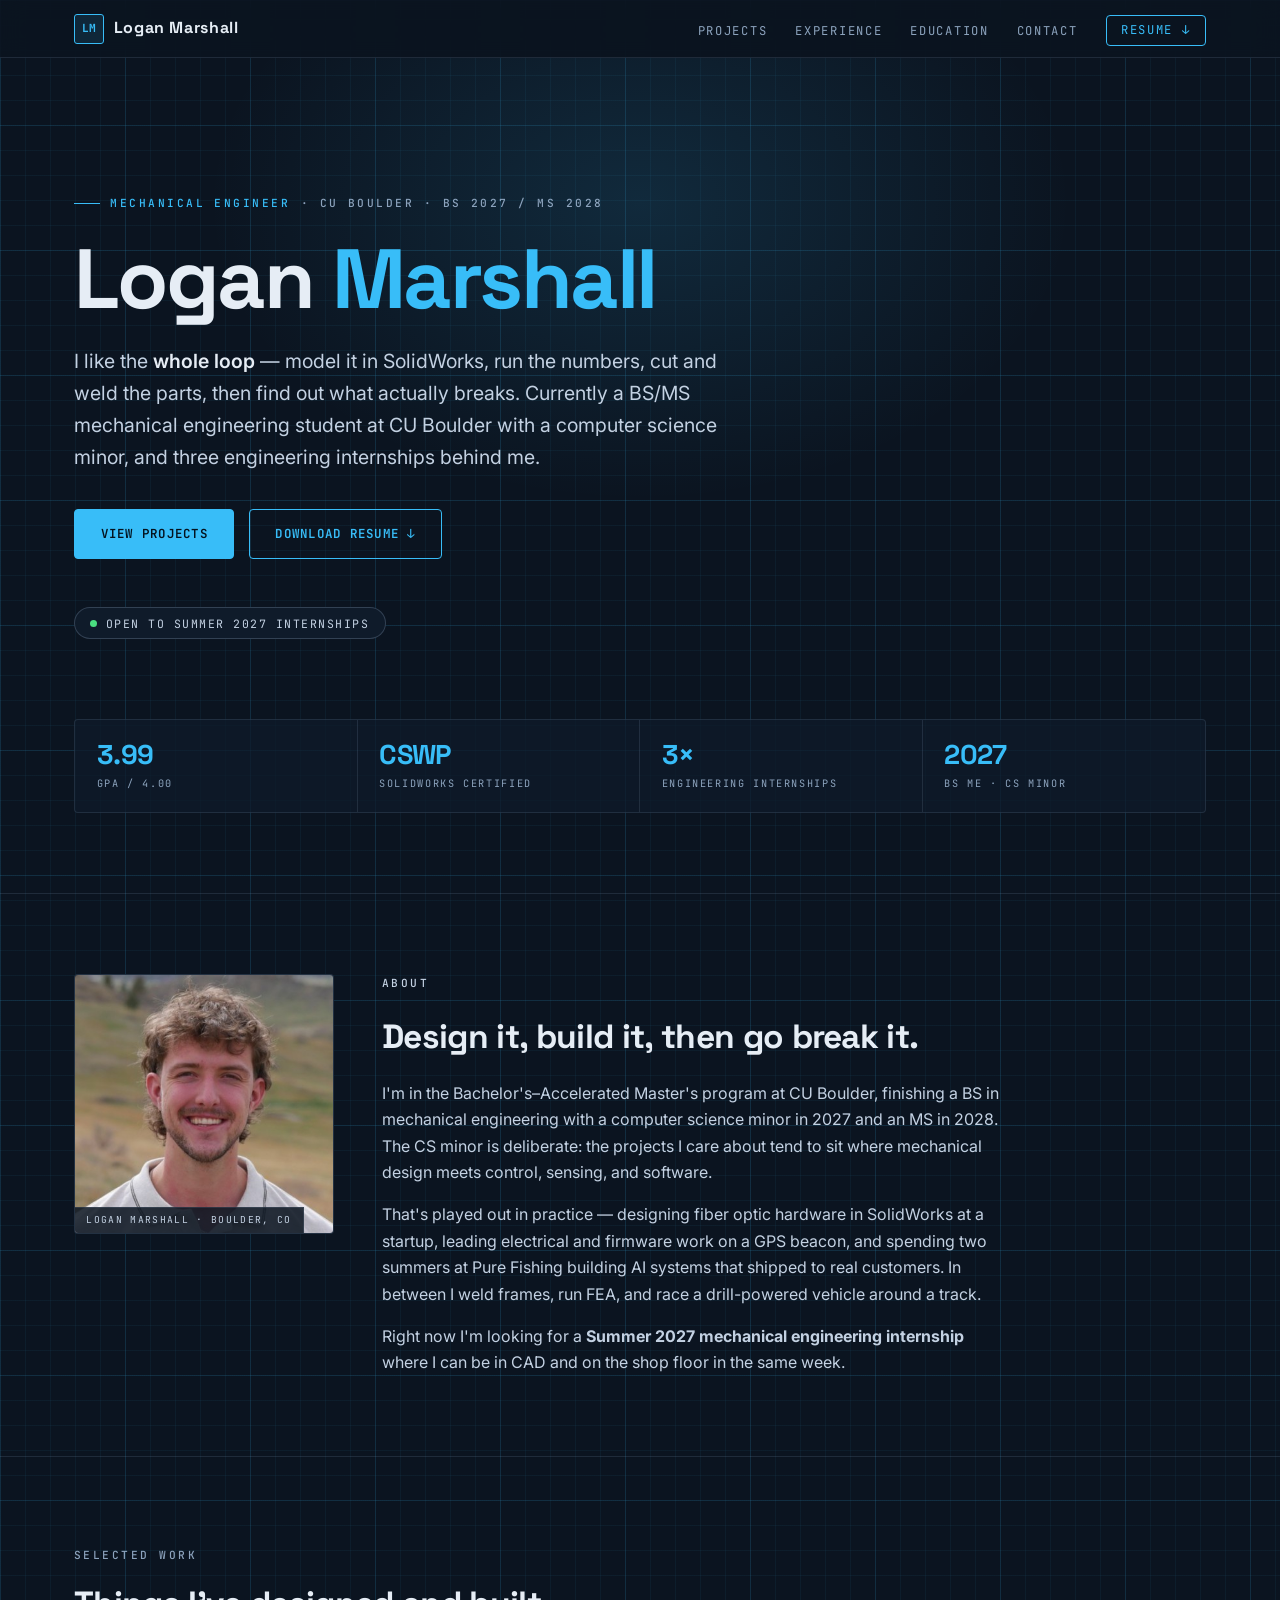
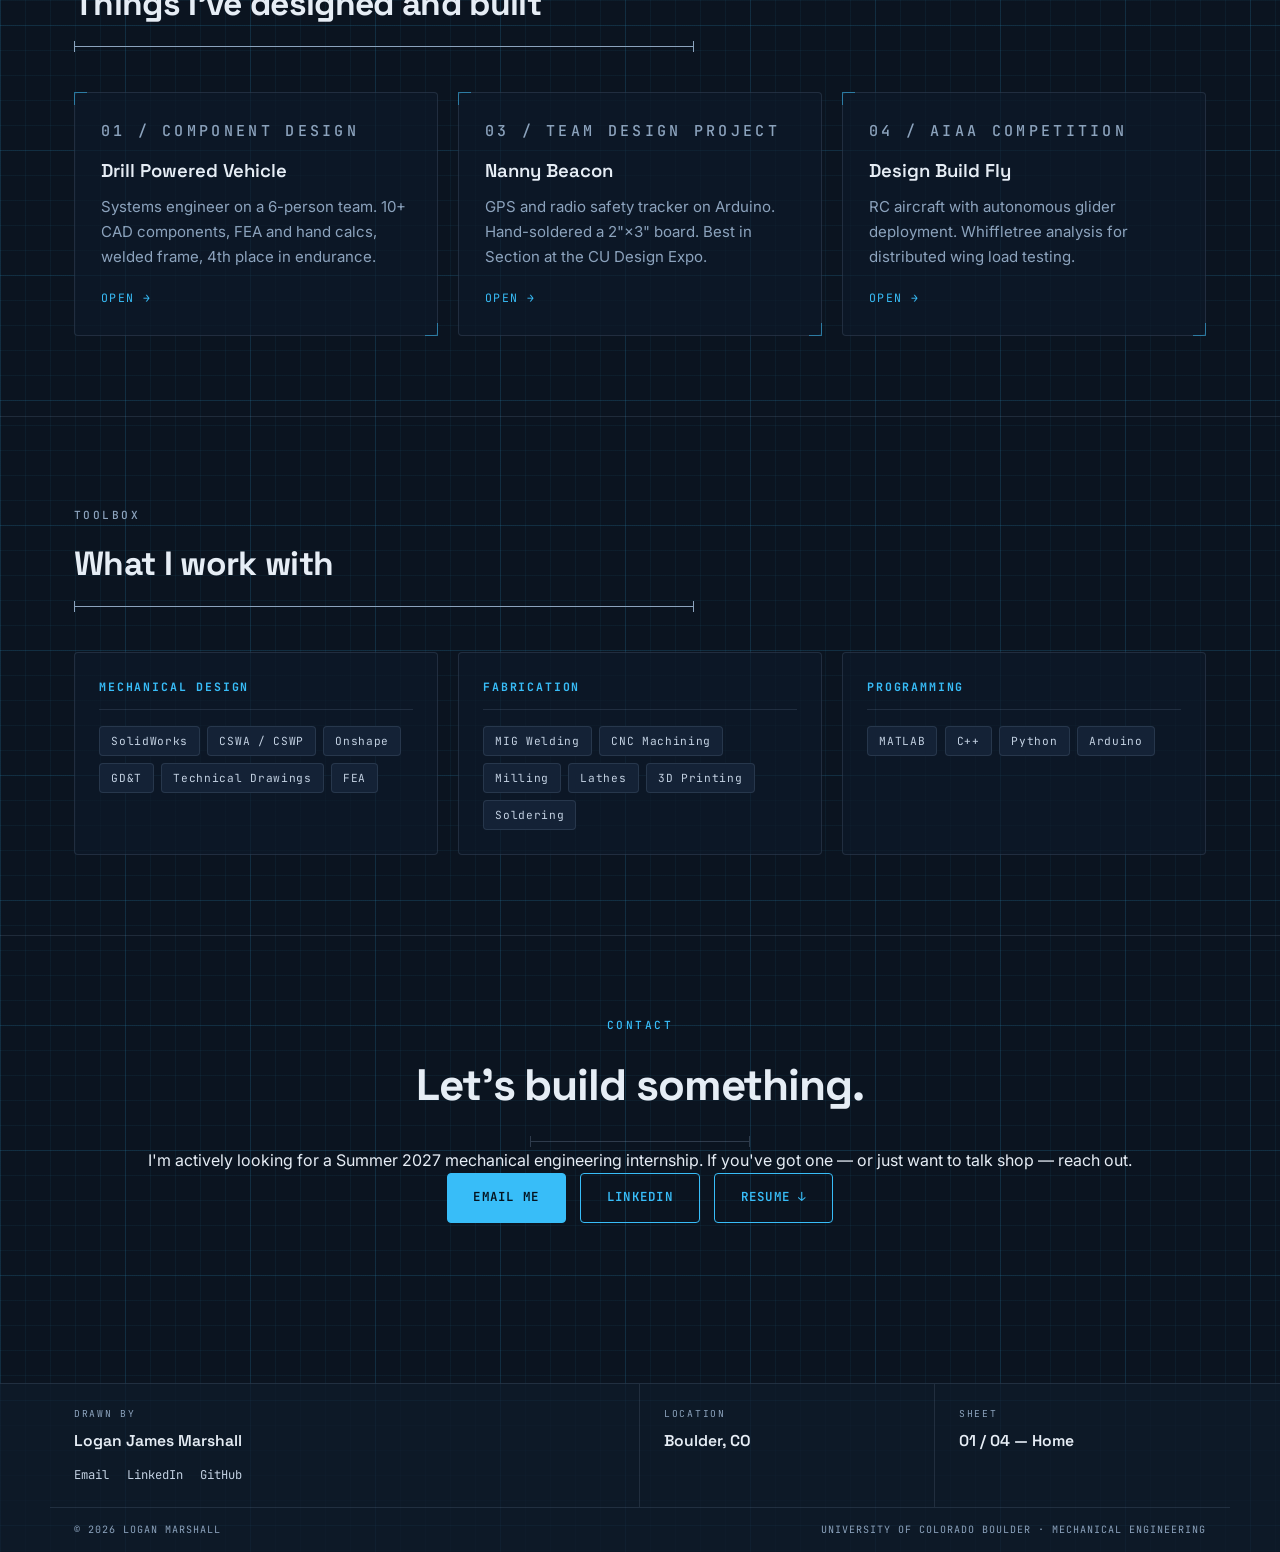
==== commit a110c5e6: "Add headshot, convert Nanny Beacon photos, credit MCEN 1025 The uploaded Nanny Beacon photos were HE" ====
--- a/index.html
+++ b/index.html
@@ -122,12 +122,11 @@
         <div class="wrap">
           <div class="about reveal">
             <figure class="portrait bracketed">
-              <!-- Swap in a real photo: save it as images/logan-portrait.jpg -->
               <img
-                src="images/portrait-placeholder.svg"
+                src="images/headshot.jpg"
                 alt="Portrait of Logan Marshall"
                 width="400"
-                height="500"
+                height="400"
               />
               <figcaption class="portrait-tag">Logan Marshall · Boulder, CO</figcaption>
             </figure>
--- a/styles.css
+++ b/styles.css
@@ -563,11 +563,8 @@
   align-content: start;
 }
 
-/* two-image galleries where the source files are small: keep them
-   side by side and capped so nothing gets upscaled into mush */
-.project-gallery--pair {
-  max-width: 460px;
-}
+/* two-image galleries: one landscape + one portrait shot sit better
+   side by side on a square crop than as a hero-plus-orphan-thumb */
 .project-gallery--pair .shot img { aspect-ratio: 1 / 1; }
 .shot {
   position: relative;
@@ -1087,7 +1084,7 @@
 }
 .portrait img {
   width: 100%;
-  aspect-ratio: 4 / 5;
+  aspect-ratio: 1 / 1;
   object-fit: cover;
 }
 .portrait-tag {
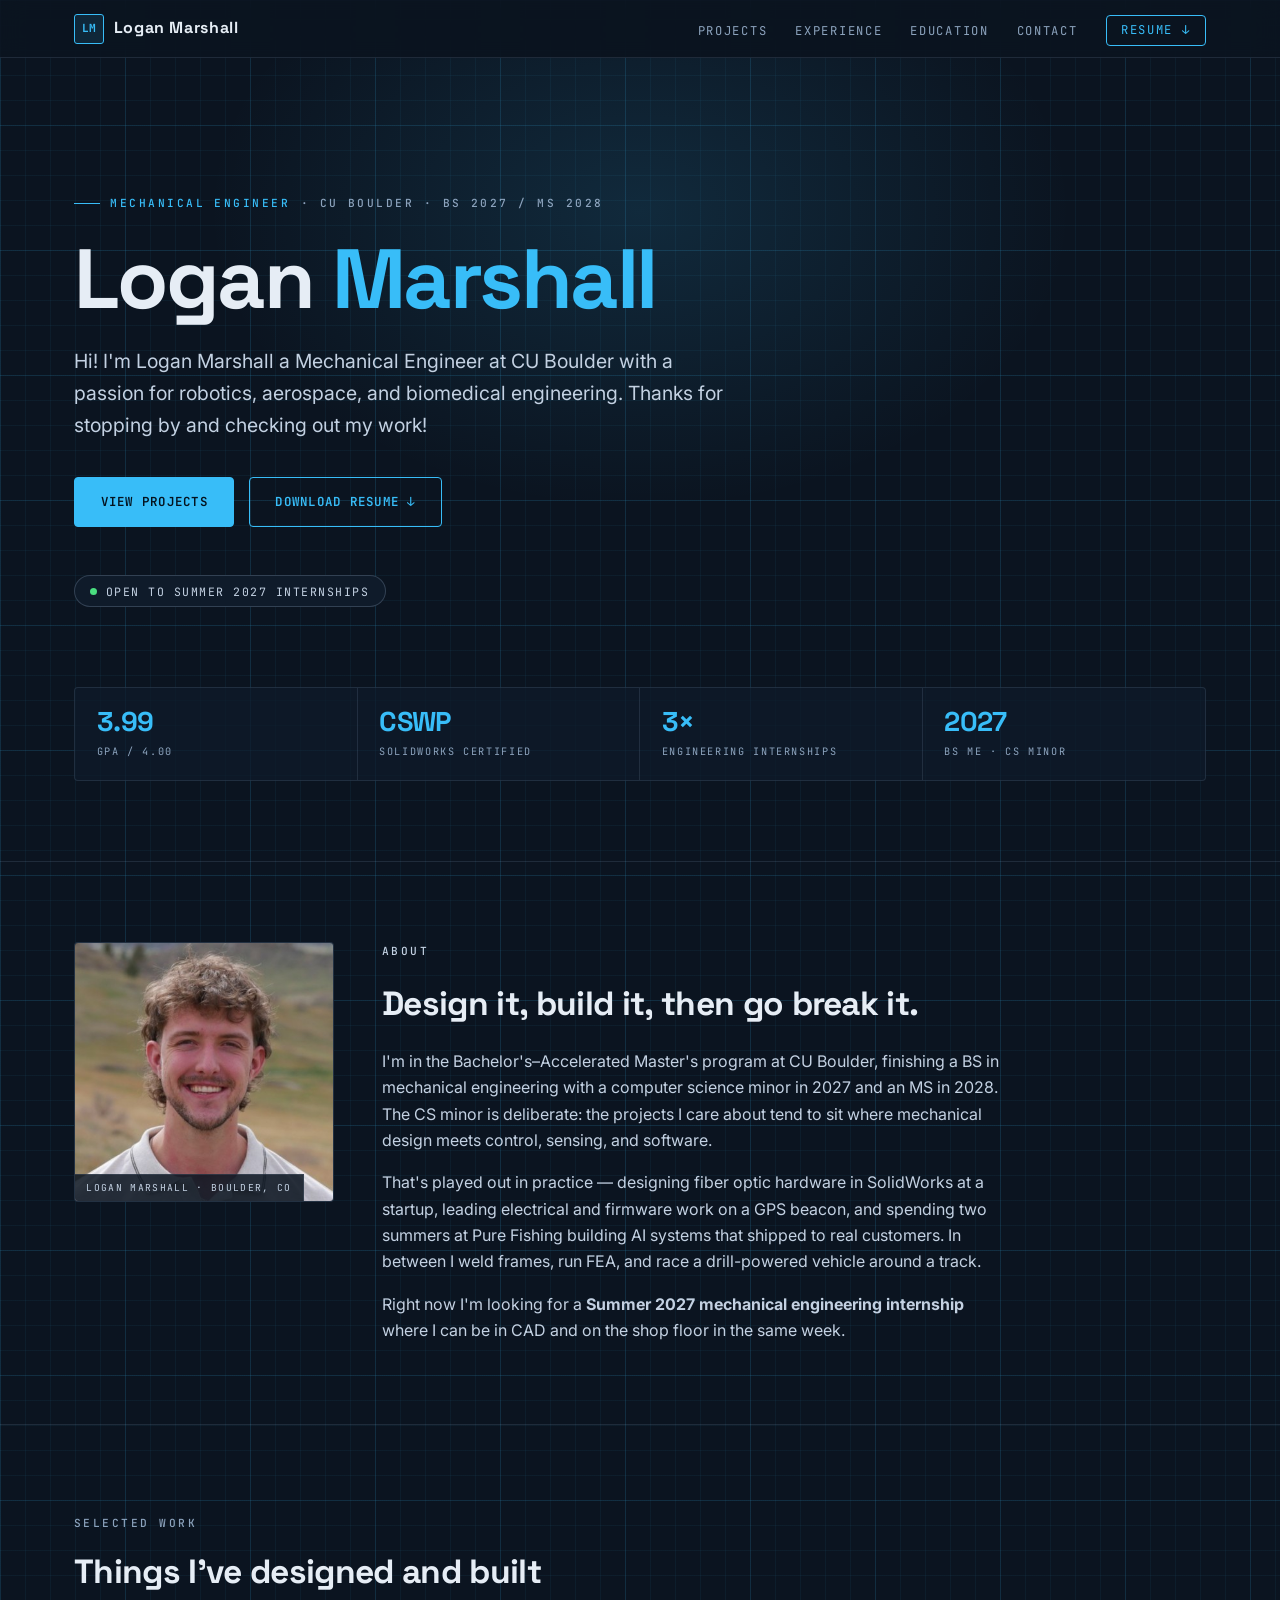
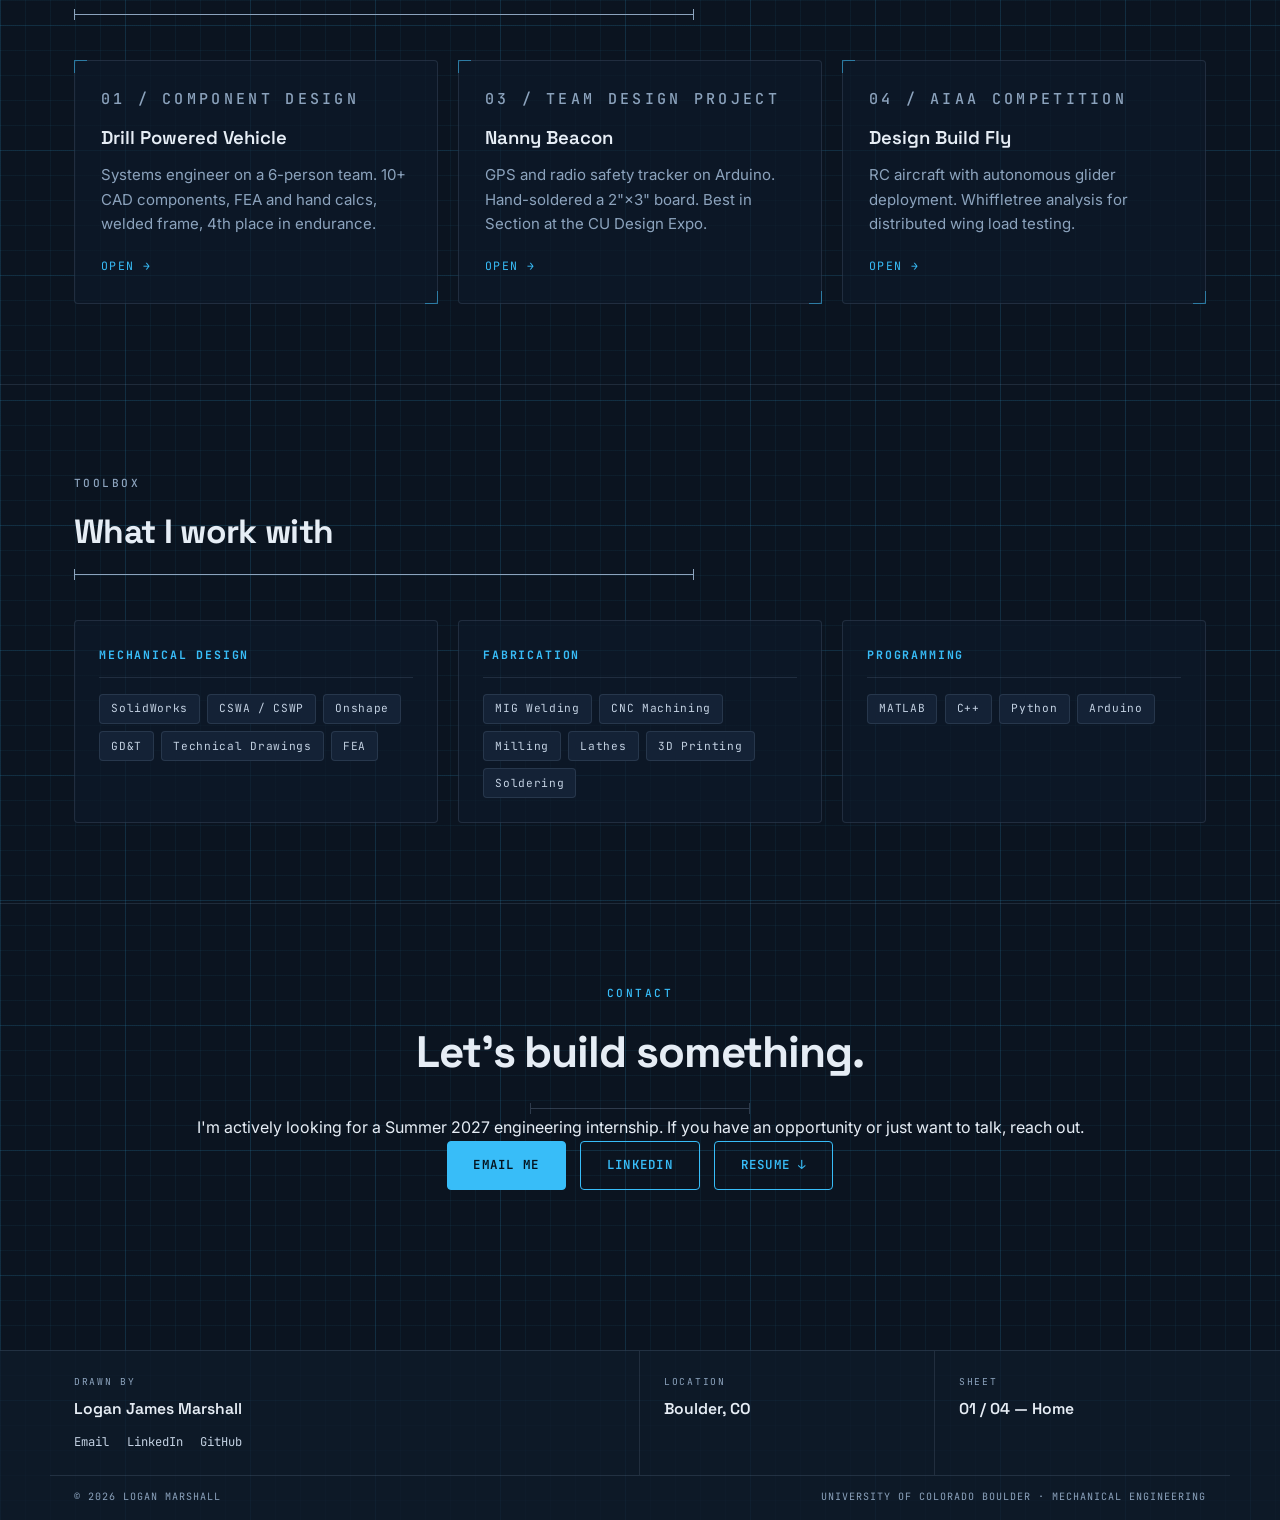
==== commit 95e9f77d: "slight changes" ====
--- a/index.html
+++ b/index.html
@@ -71,10 +71,8 @@
           <h1>Logan <span class="accent">Marshall</span></h1>
 
           <p class="hero-lede">
-            I like the <strong>whole loop</strong> — model it in SolidWorks, run the
-            numbers, cut and weld the parts, then find out what actually breaks.
-            Currently a BS/MS mechanical engineering student at CU Boulder with a
-            computer science minor, and three engineering internships behind me.
+            Hi! I'm Logan Marshall a Mechanical Engineer at CU Boulder with a passion for robotics, aerospace, and biomedical engineering. Thanks for stopping by and checking out my work!
+
           </p>
 
           <div class="hero-actions">
@@ -250,8 +248,8 @@
           <h2>Let's build something.</h2>
           <p class="dim" aria-hidden="true"><span></span></p>
           <p>
-            I'm actively looking for a Summer 2027 mechanical engineering
-            internship. If you've got one — or just want to talk shop — reach out.
+            I'm actively looking for a Summer 2027 engineering
+            internship. If you have an opportunity or just want to talk, reach out.
           </p>
           <div class="contact-links">
             <a class="button" href="mailto:Logan.marshall@colorado.edu">Email Me</a>
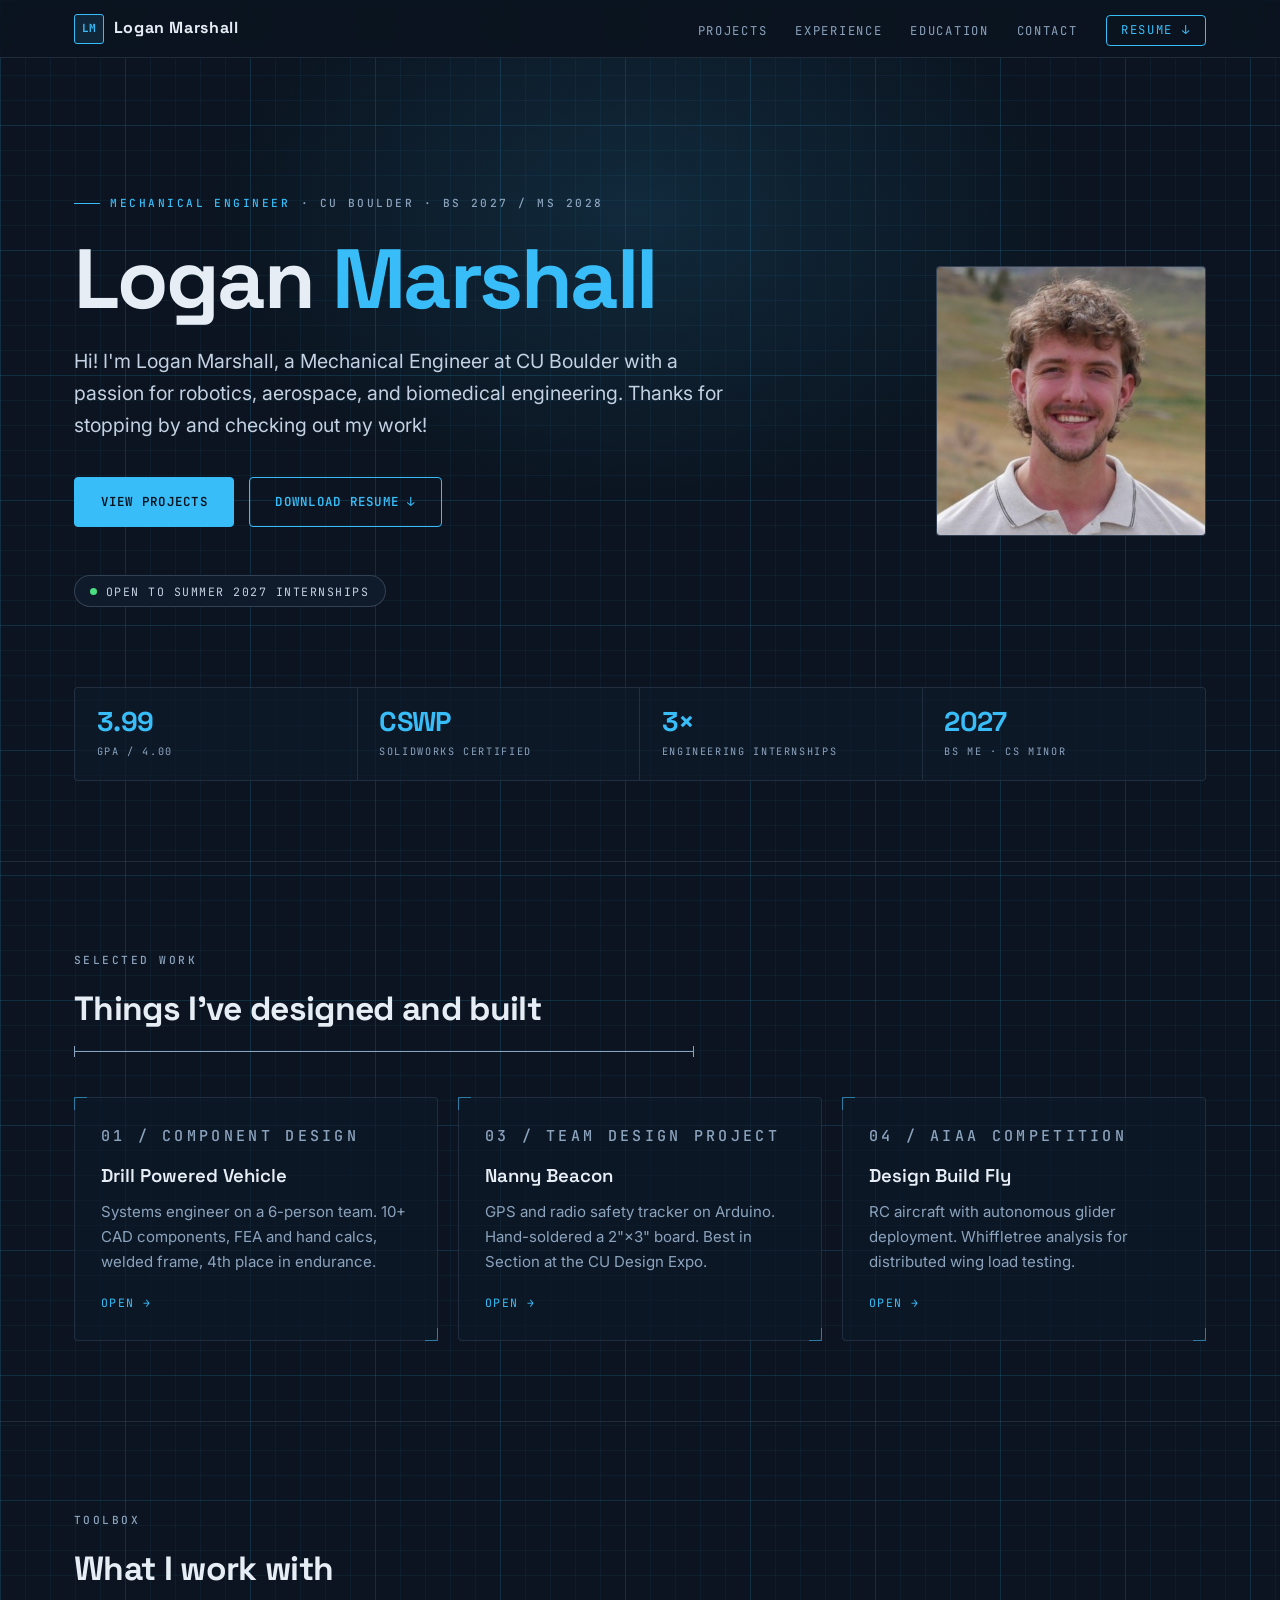
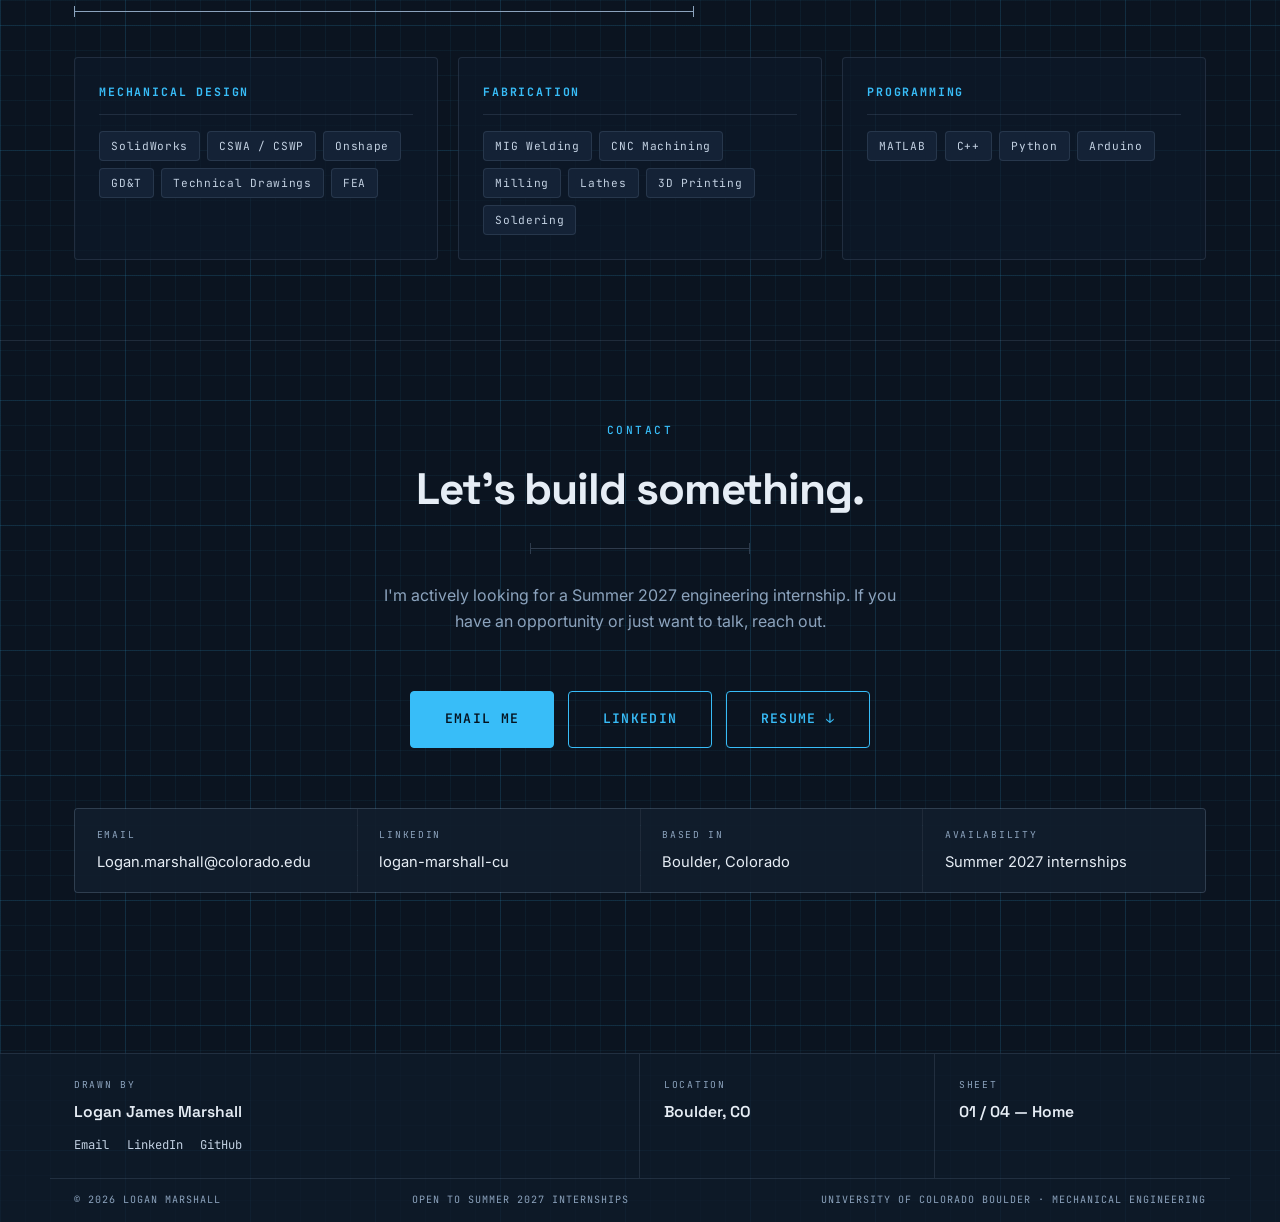
==== commit a71137f7: "Move portrait into the hero, drop About, expand the contact block Minimalist pass on the home page: " ====
--- a/index.html
+++ b/index.html
@@ -62,6 +62,16 @@
     <main id="main">
       <section class="hero">
         <div class="wrap hero-inner">
+          <figure class="hero-portrait">
+            <img
+              src="images/headshot.jpg"
+              alt="Logan Marshall"
+              width="400"
+              height="400"
+            />
+          </figure>
+
+          <div class="hero-text">
           <p class="hero-eyebrow">
             <span class="tick" aria-hidden="true"></span>
             <span class="label">Mechanical Engineer</span>
@@ -71,8 +81,9 @@
           <h1>Logan <span class="accent">Marshall</span></h1>
 
           <p class="hero-lede">
-            Hi! I'm Logan Marshall a Mechanical Engineer at CU Boulder with a passion for robotics, aerospace, and biomedical engineering. Thanks for stopping by and checking out my work!
-
+            Hi! I'm Logan Marshall, a Mechanical Engineer at CU Boulder with a
+            passion for robotics, aerospace, and biomedical engineering. Thanks for
+            stopping by and checking out my work!
           </p>
 
           <div class="hero-actions">
@@ -90,6 +101,7 @@
             <span class="status-dot" aria-hidden="true"></span>
             Open to Summer 2027 internships
           </p>
+          </div>
         </div>
       </section>
 
@@ -111,46 +123,6 @@
             <div class="spec">
               <div class="spec-value">2027</div>
               <div class="spec-key">BS ME · CS Minor</div>
-            </div>
-          </div>
-        </div>
-      </section>
-
-      <section class="section">
-        <div class="wrap">
-          <div class="about reveal">
-            <figure class="portrait bracketed">
-              <img
-                src="images/headshot.jpg"
-                alt="Portrait of Logan Marshall"
-                width="400"
-                height="400"
-              />
-              <figcaption class="portrait-tag">Logan Marshall · Boulder, CO</figcaption>
-            </figure>
-
-            <div class="about-body">
-              <p class="label">About</p>
-              <h2>Design it, build it, then go break it.</h2>
-              <p>
-                I'm in the Bachelor's–Accelerated Master's program at CU Boulder,
-                finishing a BS in mechanical engineering with a computer science
-                minor in 2027 and an MS in 2028. The CS minor is deliberate: the
-                projects I care about tend to sit where mechanical design meets
-                control, sensing, and software.
-              </p>
-              <p>
-                That's played out in practice — designing fiber optic hardware in
-                SolidWorks at a startup, leading electrical and firmware work on a
-                GPS beacon, and spending two summers at Pure Fishing building AI
-                systems that shipped to real customers. In between I weld frames,
-                run FEA, and race a drill-powered vehicle around a track.
-              </p>
-              <p>
-                Right now I'm looking for a <strong>Summer 2027 mechanical
-                engineering internship</strong> where I can be in CAD and on the shop
-                floor in the same week.
-              </p>
             </div>
           </div>
         </div>
@@ -247,27 +219,59 @@
           <p class="label">Contact</p>
           <h2>Let's build something.</h2>
           <p class="dim" aria-hidden="true"><span></span></p>
-          <p>
+          <p class="contact-lede">
             I'm actively looking for a Summer 2027 engineering
             internship. If you have an opportunity or just want to talk, reach out.
           </p>
           <div class="contact-links">
-            <a class="button" href="mailto:Logan.marshall@colorado.edu">Email Me</a>
+            <a class="button button-lg" href="mailto:Logan.marshall@colorado.edu"
+              >Email Me</a
+            >
             <a
-              class="button button-ghost"
+              class="button button-ghost button-lg"
               href="https://www.linkedin.com/in/logan-marshall-cu/"
               target="_blank"
               rel="noopener"
               >LinkedIn</a
             >
             <a
-              class="button button-ghost"
+              class="button button-ghost button-lg"
               href="assets/Logan-Marshall-Resume.pdf"
               target="_blank"
               rel="noopener"
               >Resume ↓</a
             >
           </div>
+
+          <dl class="contact-grid">
+            <div>
+              <dt>Email</dt>
+              <dd>
+                <a href="mailto:Logan.marshall@colorado.edu"
+                  >Logan.marshall@colorado.edu</a
+                >
+              </dd>
+            </div>
+            <div>
+              <dt>LinkedIn</dt>
+              <dd>
+                <a
+                  href="https://www.linkedin.com/in/logan-marshall-cu/"
+                  target="_blank"
+                  rel="noopener"
+                  >logan-marshall-cu</a
+                >
+              </dd>
+            </div>
+            <div>
+              <dt>Based In</dt>
+              <dd>Boulder, Colorado</dd>
+            </div>
+            <div>
+              <dt>Availability</dt>
+              <dd>Summer 2027 internships</dd>
+            </div>
+          </dl>
         </div>
       </section>
     </main>
@@ -294,6 +298,7 @@
       </div>
       <p class="tb-note">
         <span>&copy; 2026 Logan Marshall</span>
+        <span>Open to Summer 2027 internships</span>
         <span>University of Colorado Boulder · Mechanical Engineering</span>
       </p>
     </footer>
--- a/styles.css
+++ b/styles.css
@@ -312,7 +312,33 @@
   background: radial-gradient(ellipse at center, rgba(56,189,248,0.13), transparent 68%);
   pointer-events: none;
 }
-.hero-inner { position: relative; }
+.hero-inner {
+  position: relative;
+  display: grid;
+  grid-template-columns: minmax(0, 1fr) auto;
+  align-items: center;
+  gap: clamp(2rem, 5vw, 4.5rem);
+}
+.hero-text { order: 1; min-width: 0; }
+
+/* the portrait: first thing on the page, sized so the 400px source
+   stays sharp rather than being stretched */
+.hero-portrait {
+  order: 2;
+  width: 270px;
+  max-width: 100%;
+  margin: 0;
+  border: 1px solid var(--line-2);
+  border-radius: var(--radius);
+  overflow: hidden;
+  background: var(--bg-2);
+}
+.hero-portrait img {
+  width: 100%;
+  aspect-ratio: 1 / 1;
+  object-fit: cover;
+  display: block;
+}
 
 .hero-eyebrow {
   display: flex;
@@ -880,24 +906,74 @@
    ============================================================ */
 
 .contact { text-align: center; }
+/* lay the block out as a column so each gap is set once and explicitly,
+   rather than fighting collapsing margins between siblings */
+.contact .wrap {
+  display: flex;
+  flex-direction: column;
+  align-items: center;
+}
 .contact h2 {
   font-family: var(--font-display);
   font-size: clamp(1.8rem, 4.5vw, 2.75rem);
   font-weight: 700;
   letter-spacing: -0.025em;
-  margin: 0.85rem 0 0.9rem;
-}
-.contact > p {
+  margin: 0.8rem 0 0;
+}
+.contact .dim {
+  width: 220px;
+  margin: 1.1rem 0 1.75rem;
+}
+.contact-lede {
   color: var(--muted);
   max-width: 52ch;
-  margin: 0 auto 2rem;
-}
-.contact .dim { max-width: 220px; margin-inline: auto; }
+  margin: 0 0 3.5rem;   /* the breathing room before the buttons */
+}
 .contact-links {
   display: flex;
   flex-wrap: wrap;
   gap: 0.9rem;
   justify-content: center;
+}
+
+/* details block under the buttons - real information, title-block styling */
+.contact-grid {
+  display: grid;
+  grid-template-columns: repeat(auto-fit, minmax(190px, 1fr));
+  gap: 1px;
+  width: 100%;
+  margin: 3.75rem 0 0;
+  background: var(--line);
+  border: 1px solid var(--line);
+  border-radius: var(--radius);
+  overflow: hidden;
+  text-align: left;
+}
+.contact-grid > div {
+  background: rgba(15, 27, 42, 0.9);
+  padding: 1.15rem 1.35rem;
+}
+.contact-grid dt {
+  font-family: var(--font-mono);
+  font-size: 0.6rem;
+  letter-spacing: 0.18em;
+  text-transform: uppercase;
+  color: var(--muted);
+  margin-bottom: 0.4rem;
+}
+.contact-grid dd {
+  margin: 0;
+  font-size: 0.92rem;
+  color: var(--ink);
+  overflow-wrap: anywhere;
+}
+.contact-grid a { color: var(--ink); transition: color 0.18s ease; }
+.contact-grid a:hover { color: var(--accent); }
+
+/* a heftier primary CTA for the contact block */
+.button-lg {
+  font-size: 0.82rem;
+  padding: 1.05rem 2.1rem;
 }
 
 /* ============================================================
@@ -975,6 +1051,16 @@
   .project:nth-of-type(even) .project-gallery { order: 0; }
   .titleblock-grid { grid-template-columns: 1fr 1fr; }
   .tb-cell:nth-child(1) { grid-column: 1 / -1; border-right: 0; border-bottom: 1px solid var(--line); }
+}
+
+@media (max-width: 860px) {
+  .hero-inner {
+    grid-template-columns: 1fr;
+    gap: 1.9rem;
+    justify-items: start;
+  }
+  .hero-portrait { order: 0; width: 150px; }
+  .hero-text { order: 1; }
 }
 
 @media (max-width: 720px) {
@@ -1065,57 +1151,6 @@
 }
 .datacard-row dd { color: var(--ink-2); }
 
-/* ============================================================
-   About / portrait
-   ============================================================ */
-
-.about {
-  display: grid;
-  grid-template-columns: minmax(0, 260px) minmax(0, 1fr);
-  gap: clamp(1.75rem, 4vw, 3rem);
-  align-items: start;
-}
-.portrait {
-  position: relative;
-  border: 1px solid var(--line);
-  border-radius: var(--radius);
-  overflow: hidden;
-  background: var(--bg-2);
-}
-.portrait img {
-  width: 100%;
-  aspect-ratio: 1 / 1;
-  object-fit: cover;
-}
-.portrait-tag {
-  position: absolute;
-  left: 0; bottom: 0;
-  font-family: var(--font-mono);
-  font-size: 0.6rem;
-  letter-spacing: 0.14em;
-  text-transform: uppercase;
-  color: var(--ink-2);
-  background: rgba(11, 20, 32, 0.85);
-  border-top: 1px solid var(--line);
-  border-right: 1px solid var(--line);
-  padding: 0.3rem 0.7rem;
-}
-.about-body h2 {
-  font-family: var(--font-display);
-  font-size: clamp(1.5rem, 3.4vw, 2.1rem);
-  font-weight: 700;
-  letter-spacing: -0.02em;
-  margin: 0.7rem 0 1rem;
-}
-.about-body p {
-  color: var(--ink-2);
-  margin-bottom: 1rem;
-  max-width: 62ch;
-}
-.about-body p:last-child { margin-bottom: 0; }
-
 @media (max-width: 720px) {
-  .about { grid-template-columns: 1fr; }
-  .portrait { max-width: 240px; }
   .datacard-row { grid-template-columns: 1fr; gap: 0.3rem; }
 }
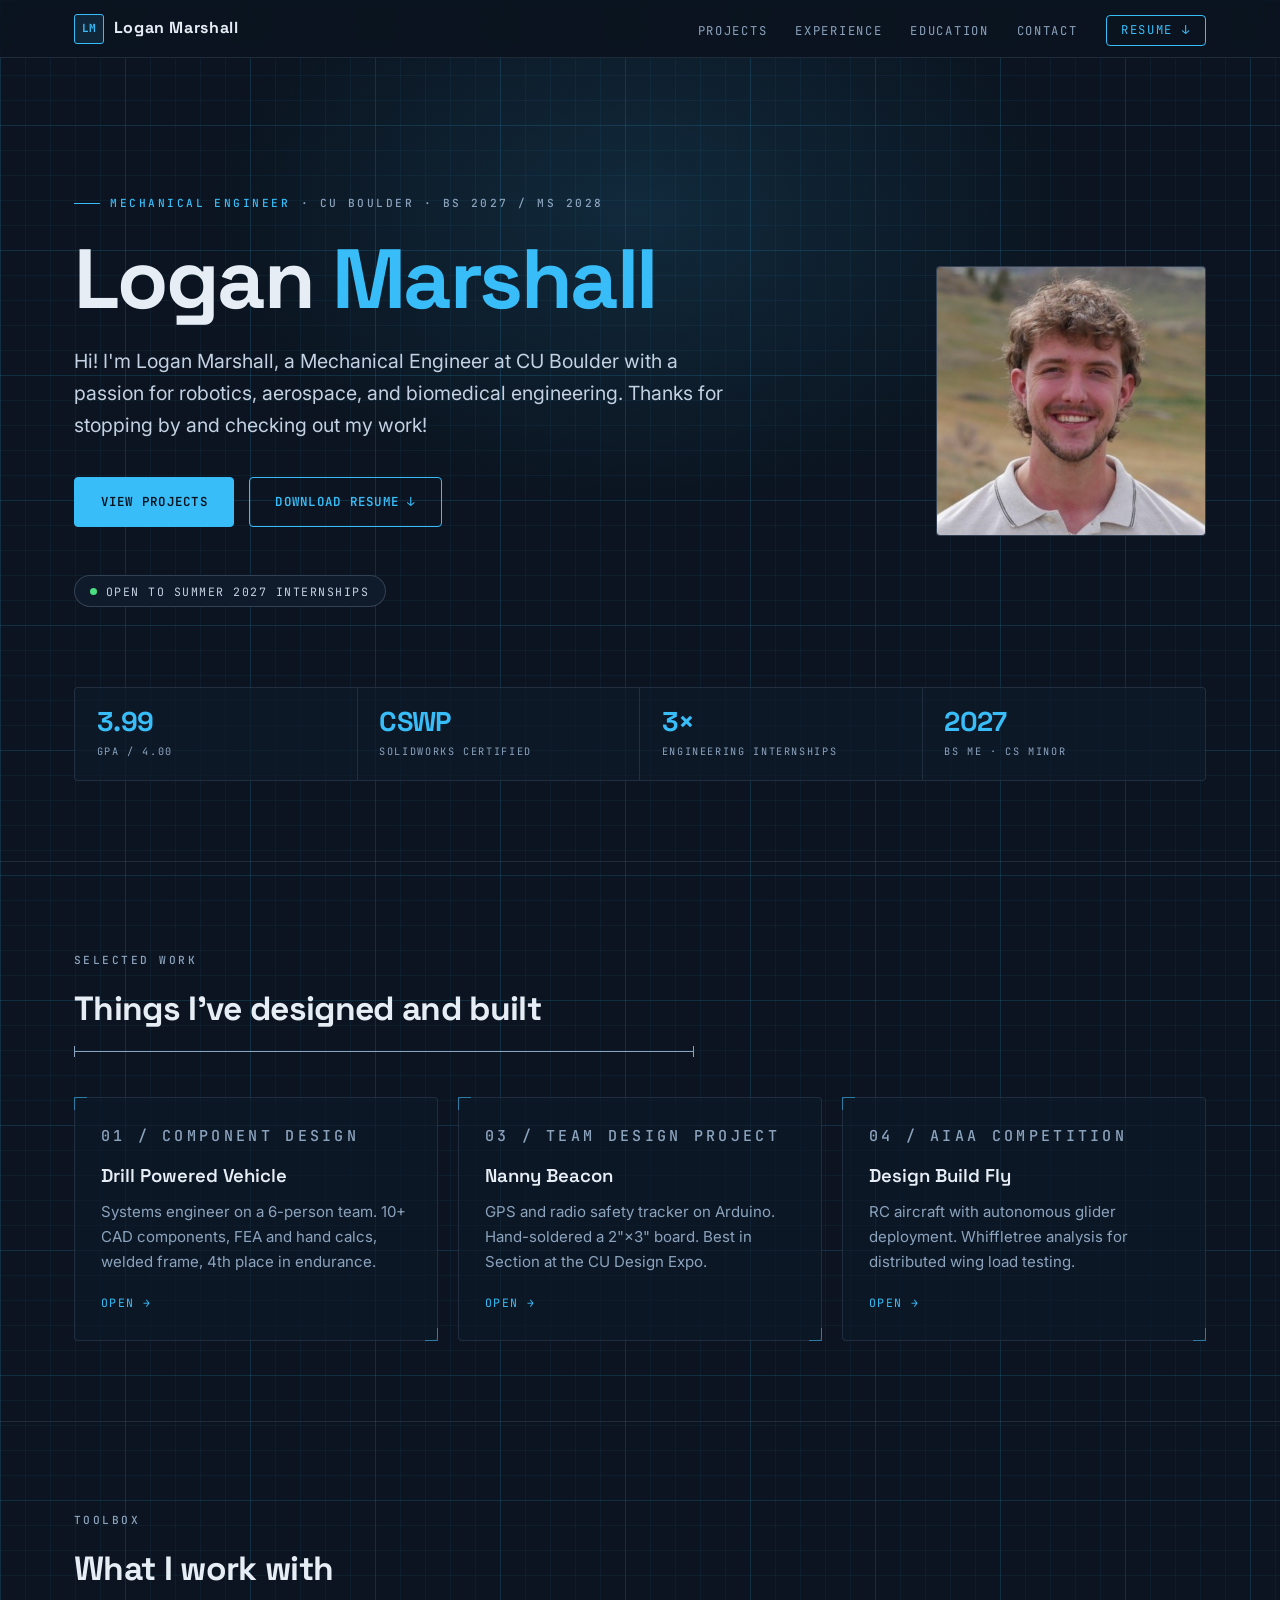
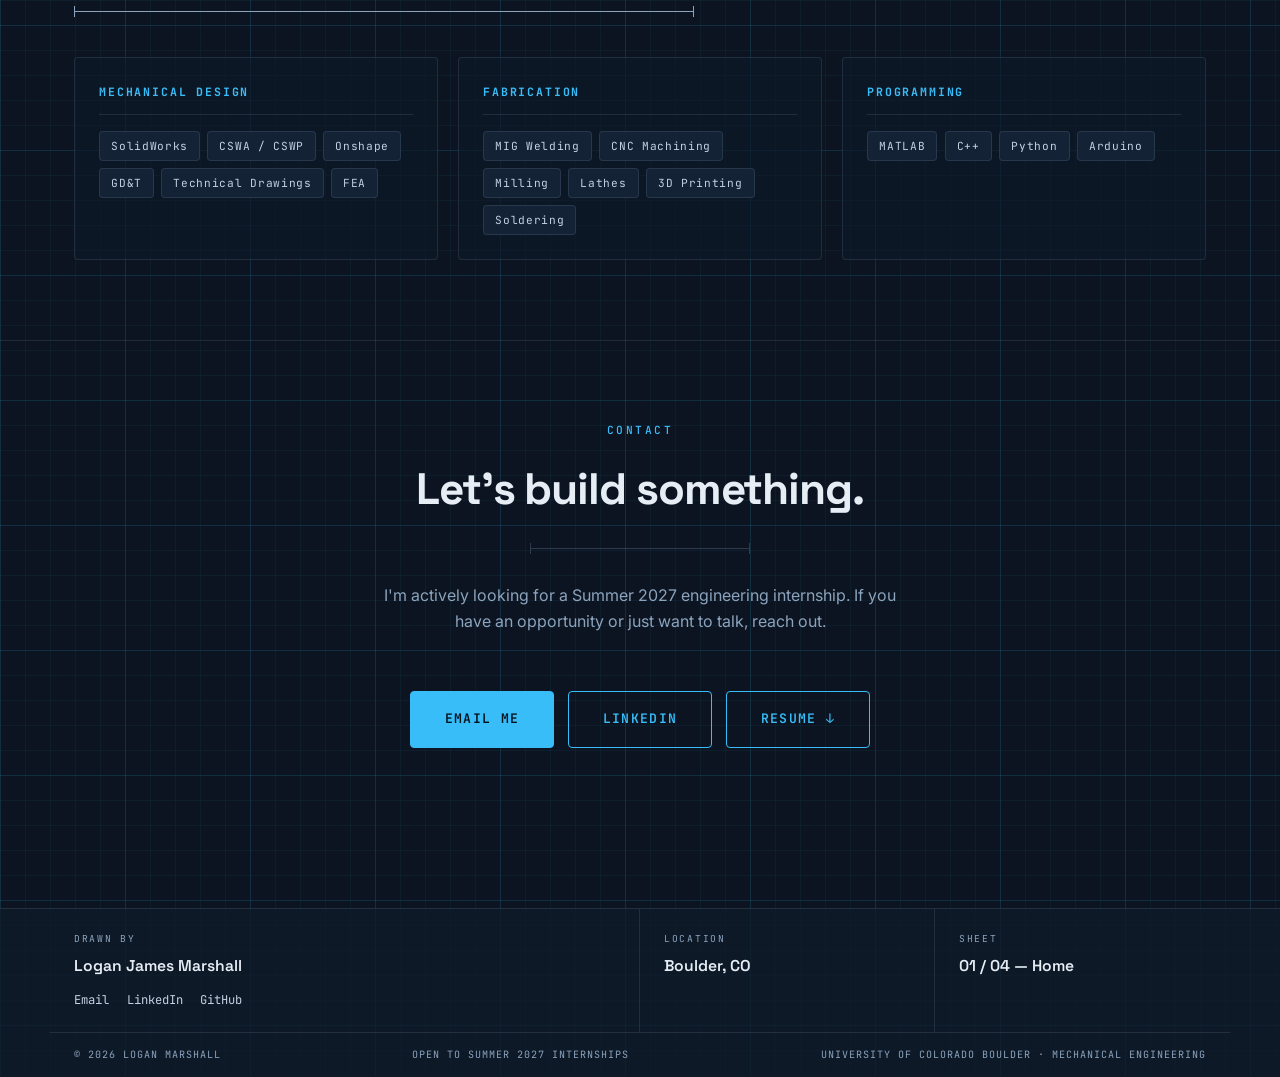
==== commit 9af81bb5: "Frame one project at a time on scroll; drop the contact details grid Projects page now settles gentl" ====
--- a/index.html
+++ b/index.html
@@ -243,35 +243,6 @@
             >
           </div>
 
-          <dl class="contact-grid">
-            <div>
-              <dt>Email</dt>
-              <dd>
-                <a href="mailto:Logan.marshall@colorado.edu"
-                  >Logan.marshall@colorado.edu</a
-                >
-              </dd>
-            </div>
-            <div>
-              <dt>LinkedIn</dt>
-              <dd>
-                <a
-                  href="https://www.linkedin.com/in/logan-marshall-cu/"
-                  target="_blank"
-                  rel="noopener"
-                  >logan-marshall-cu</a
-                >
-              </dd>
-            </div>
-            <div>
-              <dt>Based In</dt>
-              <dd>Boulder, Colorado</dd>
-            </div>
-            <div>
-              <dt>Availability</dt>
-              <dd>Summer 2027 internships</dd>
-            </div>
-          </dl>
         </div>
       </section>
     </main>
--- a/styles.css
+++ b/styles.css
@@ -680,6 +680,34 @@
 }
 
 /* ============================================================
+   Project framing (projects page only)
+   Each project is roughly one viewport tall, so a gentle snap lets
+   scrolling settle with one project framed instead of straddling two.
+   `proximity` rather than `mandatory`: it nudges when you land close and
+   never fights a deliberate scroll past.
+   ============================================================ */
+
+/* Only where it actually helps: the two-column project layout (>900px)
+   and a viewport tall enough to frame a project. Narrower or shorter and
+   projects run well past the screen, where snapping would just fight the
+   reader. */
+/* CSS scroll-snap is deliberately NOT used here. With ~800px between
+   projects, `proximity` pulls back to the nearest point on every small
+   scroll, so a reader nudging the wheel one notch at a time can never
+   leave the first project. site.js does the framing instead: it settles
+   only when a scroll ends already close to a project, and never re-targets
+   the one just left. */
+@media (min-width: 901px) and (min-height: 760px) {
+  html.snap-projects .project {
+    /* Fill the viewport below the navbar so a framed project leaves no
+       room for its neighbours. Shorter projects grow into the space and
+       centre their content; taller ones overflow and scroll normally. */
+    min-height: calc(100vh - 6.25rem);
+    align-content: center;
+  }
+}
+
+/* ============================================================
    Tags + bullets
    ============================================================ */
 
@@ -935,40 +963,6 @@
   gap: 0.9rem;
   justify-content: center;
 }
-
-/* details block under the buttons - real information, title-block styling */
-.contact-grid {
-  display: grid;
-  grid-template-columns: repeat(auto-fit, minmax(190px, 1fr));
-  gap: 1px;
-  width: 100%;
-  margin: 3.75rem 0 0;
-  background: var(--line);
-  border: 1px solid var(--line);
-  border-radius: var(--radius);
-  overflow: hidden;
-  text-align: left;
-}
-.contact-grid > div {
-  background: rgba(15, 27, 42, 0.9);
-  padding: 1.15rem 1.35rem;
-}
-.contact-grid dt {
-  font-family: var(--font-mono);
-  font-size: 0.6rem;
-  letter-spacing: 0.18em;
-  text-transform: uppercase;
-  color: var(--muted);
-  margin-bottom: 0.4rem;
-}
-.contact-grid dd {
-  margin: 0;
-  font-size: 0.92rem;
-  color: var(--ink);
-  overflow-wrap: anywhere;
-}
-.contact-grid a { color: var(--ink); transition: color 0.18s ease; }
-.contact-grid a:hover { color: var(--accent); }
 
 /* a heftier primary CTA for the contact block */
 .button-lg {
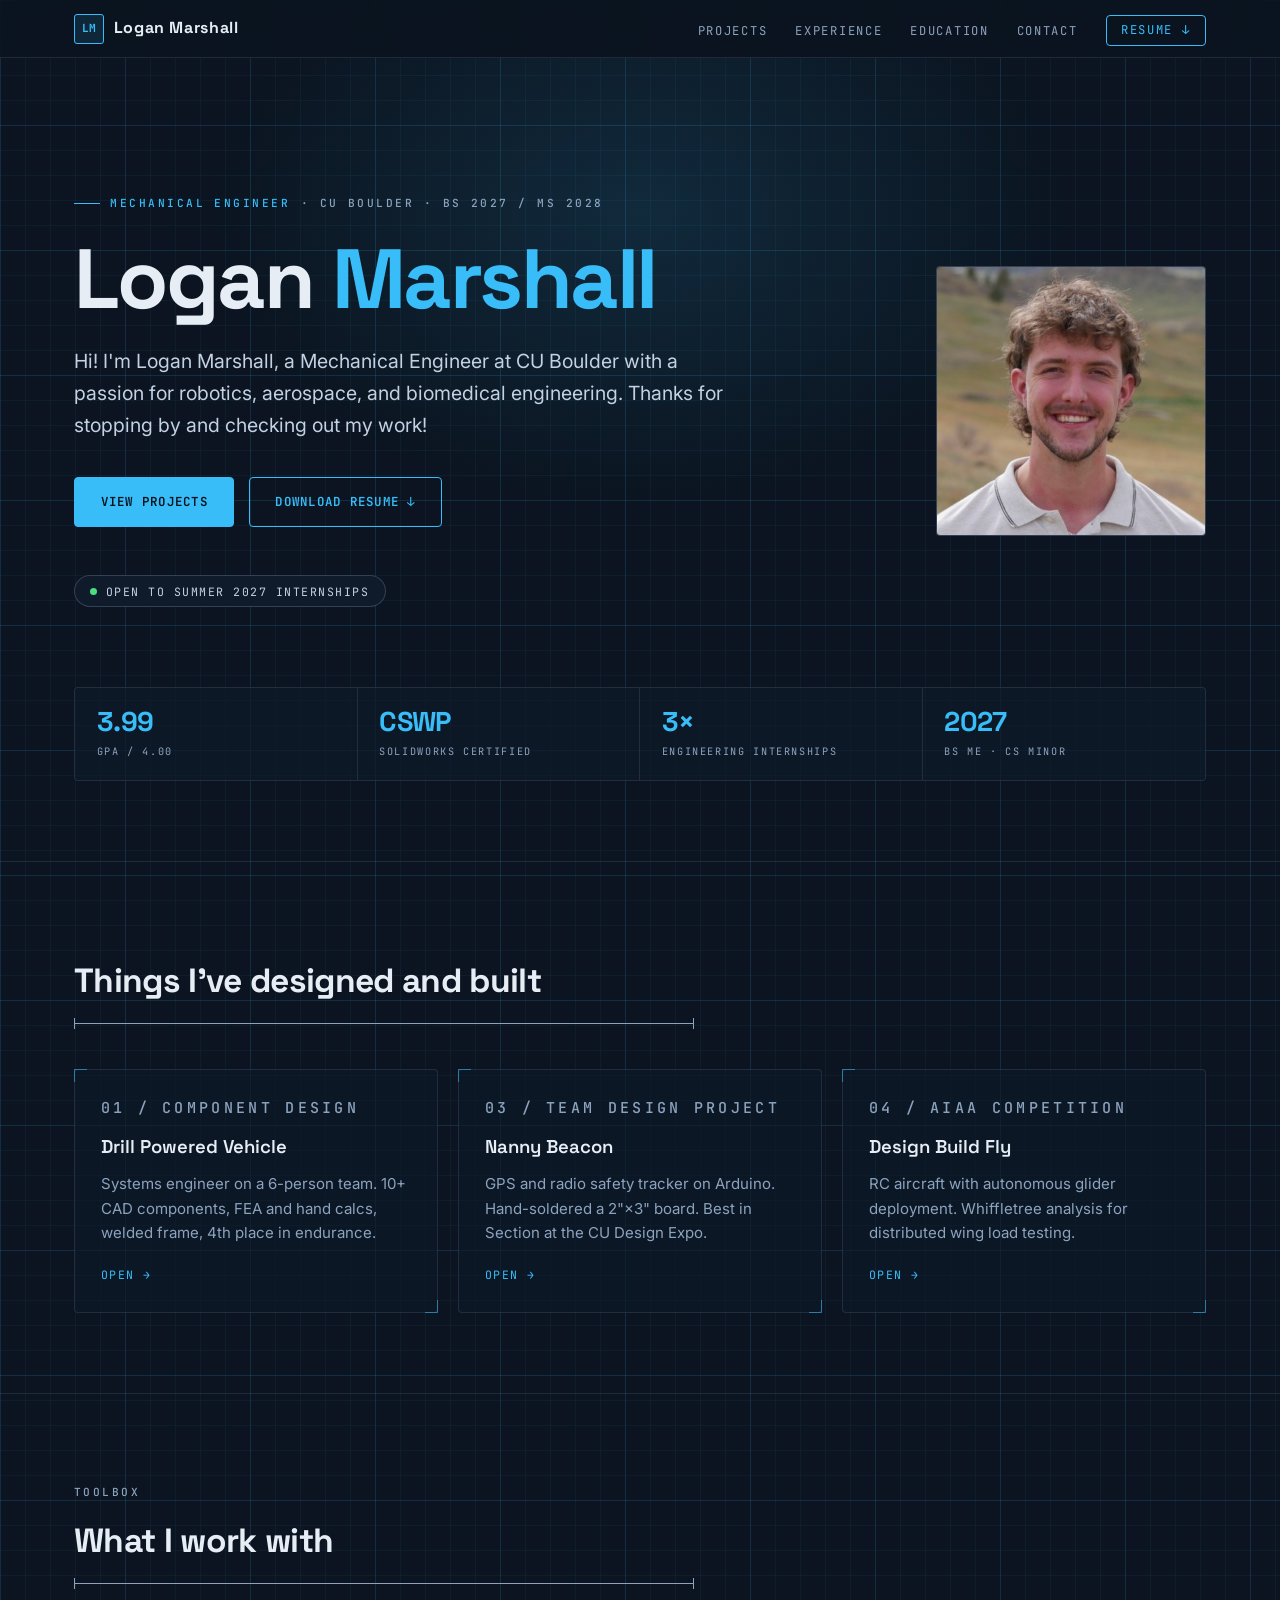
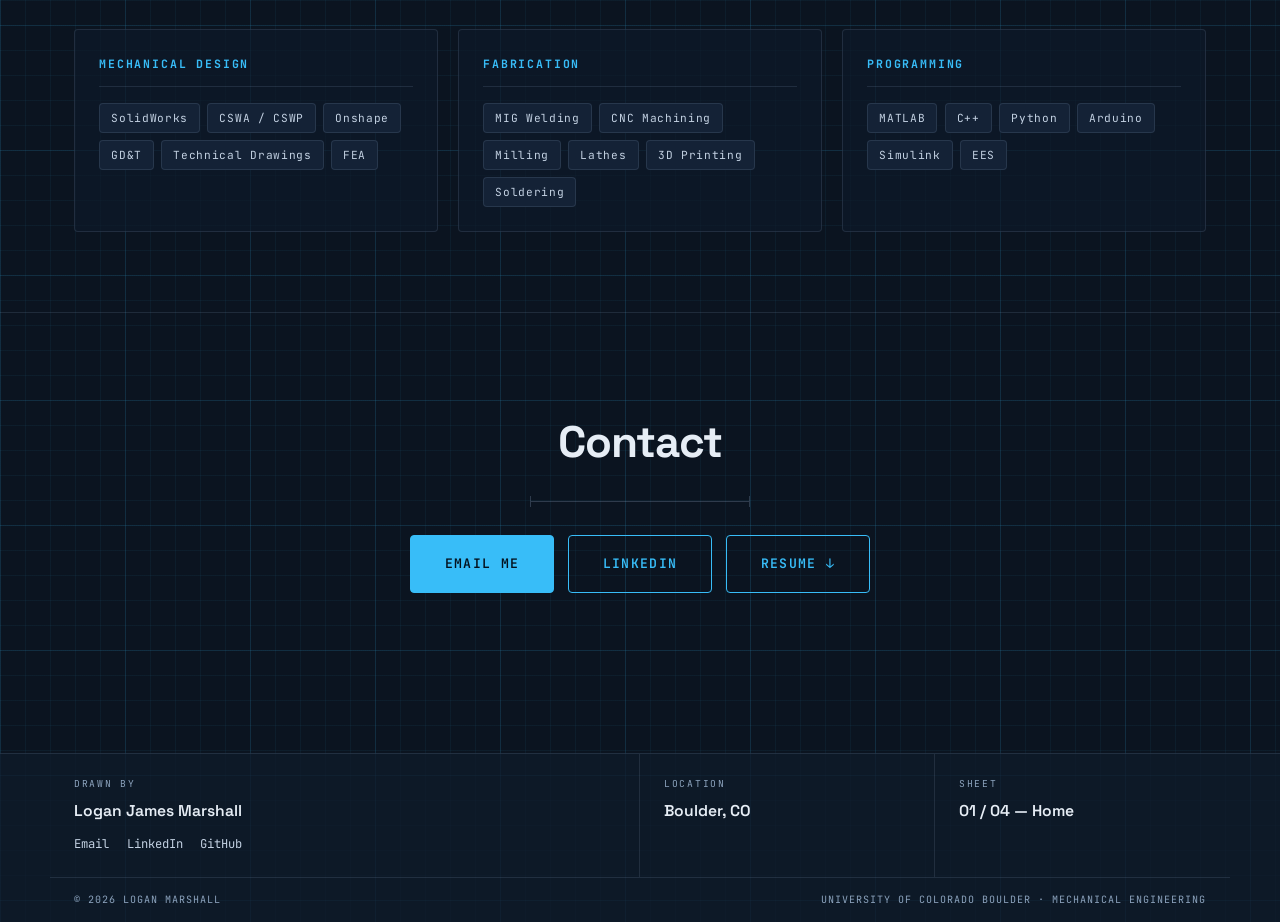
==== commit 88320cc6: "updates" ====
--- a/index.html
+++ b/index.html
@@ -131,7 +131,6 @@
       <section class="section">
         <div class="wrap">
           <div class="section-head reveal">
-            <p class="label">Selected Work</p>
             <h2>Things I've designed and built</h2>
             <p class="dim" aria-hidden="true"><span></span></p>
           </div>
@@ -208,6 +207,8 @@
                 <li>C++</li>
                 <li>Python</li>
                 <li>Arduino</li>
+                <li>Simulink</li>
+                <li>EES</li>
               </ul>
             </div>
           </div>
@@ -216,13 +217,9 @@
 
       <section class="section contact" id="contact">
         <div class="wrap">
-          <p class="label">Contact</p>
-          <h2>Let's build something.</h2>
+          <h2>Contact</h2>
           <p class="dim" aria-hidden="true"><span></span></p>
-          <p class="contact-lede">
-            I'm actively looking for a Summer 2027 engineering
-            internship. If you have an opportunity or just want to talk, reach out.
-          </p>
+        
           <div class="contact-links">
             <a class="button button-lg" href="mailto:Logan.marshall@colorado.edu"
               >Email Me</a
@@ -269,7 +266,6 @@
       </div>
       <p class="tb-note">
         <span>&copy; 2026 Logan Marshall</span>
-        <span>Open to Summer 2027 internships</span>
         <span>University of Colorado Boulder · Mechanical Engineering</span>
       </p>
     </footer>
--- a/styles.css
+++ b/styles.css
@@ -542,6 +542,7 @@
    Projects
    ============================================================ */
 
+
 .project {
   display: grid;
   grid-template-columns: minmax(0, 1.05fr) minmax(0, 1fr);
@@ -549,6 +550,7 @@
   align-items: start;
   padding: clamp(2.25rem, 5vw, 3.5rem) 0;
   border-bottom: 1px solid var(--line);
+  margin-bottom: 100px
 }
 .project:last-of-type { border-bottom: 0; }
 /* alternate the image side for rhythm */
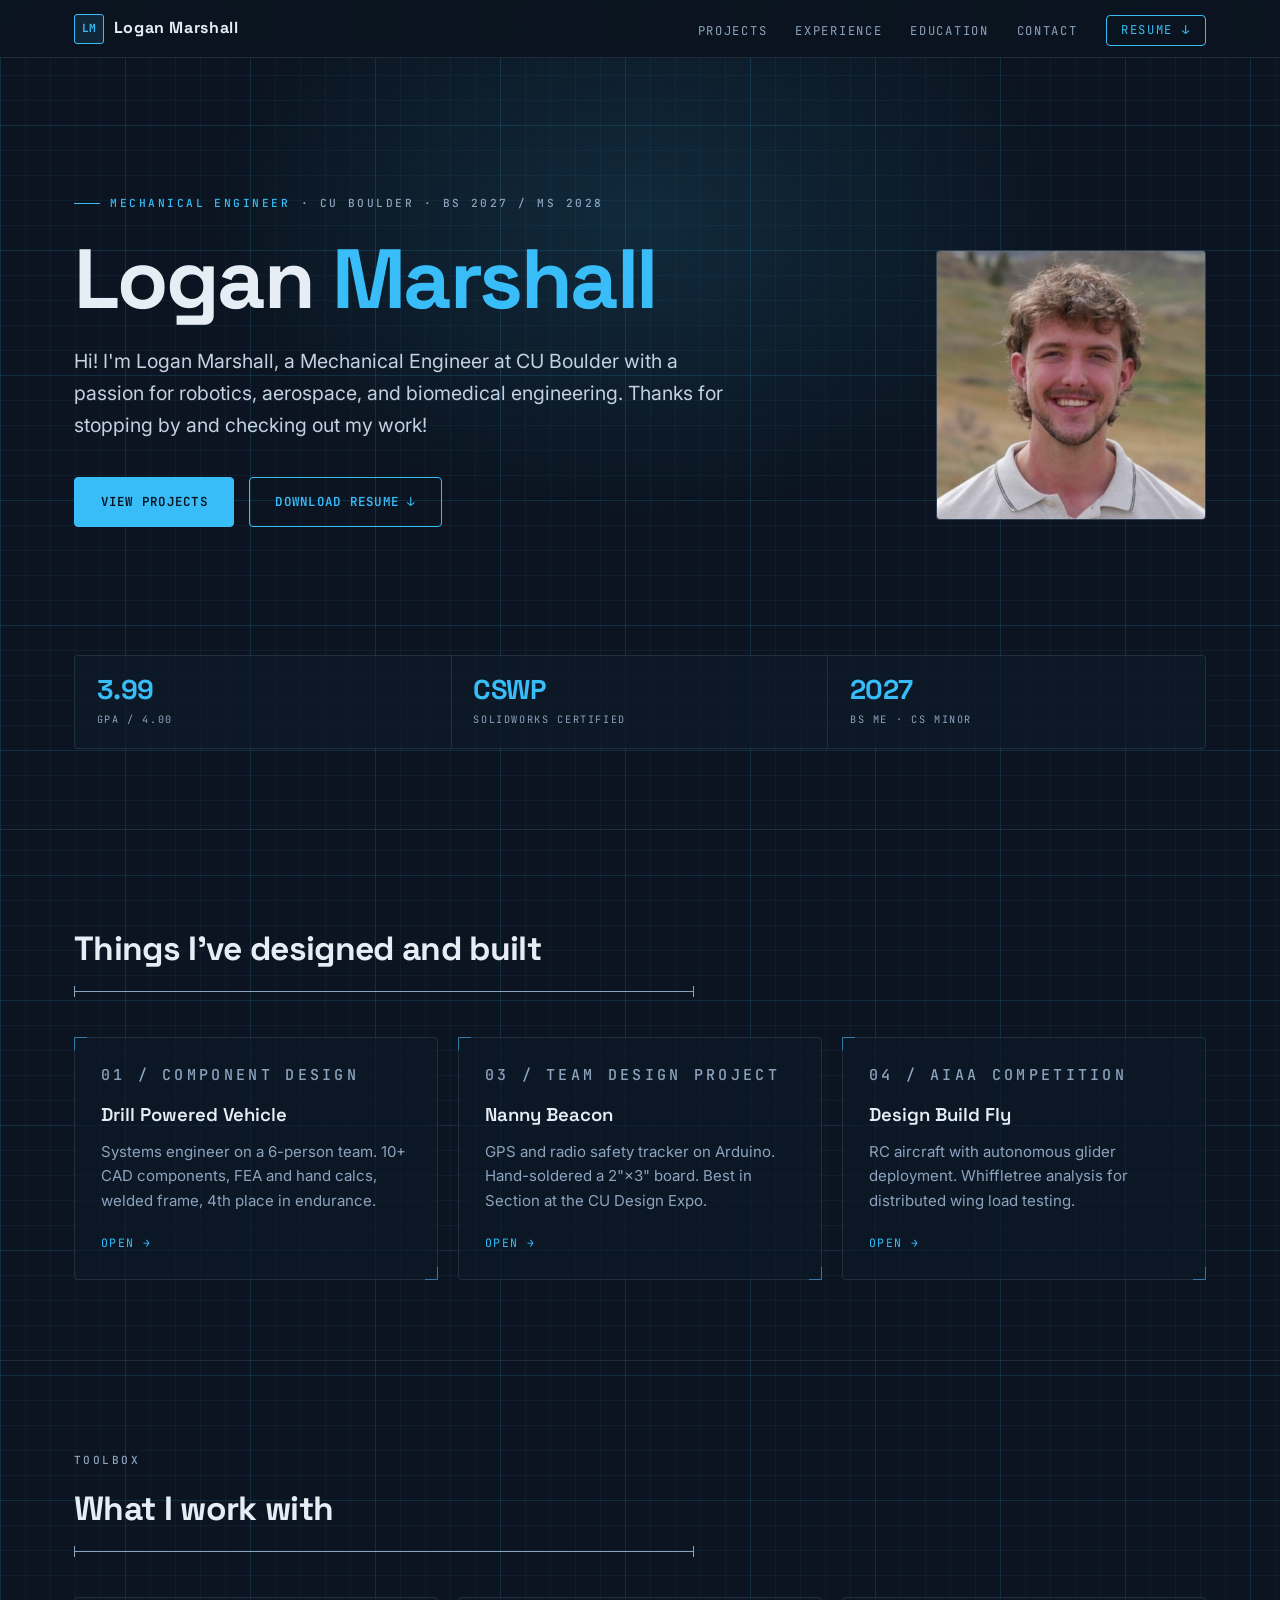
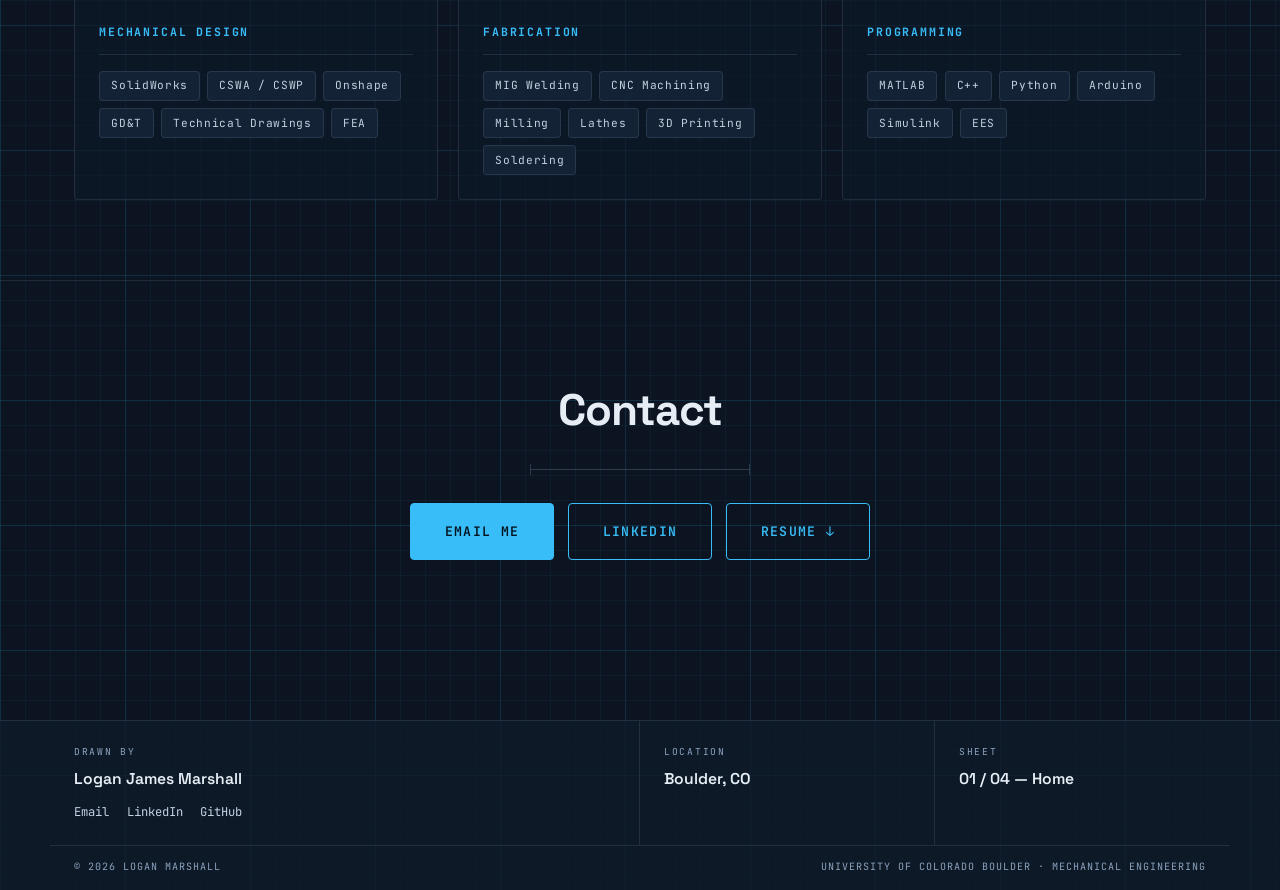
==== commit 8d429f15: "updates" ====
--- a/index.html
+++ b/index.html
@@ -97,10 +97,6 @@
             >
           </div>
 
-          <p class="status">
-            <span class="status-dot" aria-hidden="true"></span>
-            Open to Summer 2027 internships
-          </p>
           </div>
         </div>
       </section>
@@ -115,10 +111,6 @@
             <div class="spec">
               <div class="spec-value">CSWP</div>
               <div class="spec-key">SolidWorks Certified</div>
-            </div>
-            <div class="spec">
-              <div class="spec-value">3&times;</div>
-              <div class="spec-key">Engineering Internships</div>
             </div>
             <div class="spec">
               <div class="spec-value">2027</div>
--- a/styles.css
+++ b/styles.css
@@ -66,6 +66,12 @@
 img { max-width: 100%; height: auto; display: block; }
 a   { color: var(--accent); text-decoration: none; }
 
+/* The hidden attribute must win. A plain `display` rule on an element
+   (e.g. `.lightbox video { display: block }`) is author CSS and so beats
+   the browser's default [hidden] rule, leaving a "hidden" element still
+   laid out and painted. */
+[hidden] { display: none !important; }
+
 :focus-visible {
   outline: 2px solid var(--accent);
   outline-offset: 3px;
@@ -594,6 +600,51 @@
 /* two-image galleries: one landscape + one portrait shot sit better
    side by side on a square crop than as a hero-plus-orphan-thumb */
 .project-gallery--pair .shot img { aspect-ratio: 1 / 1; }
+
+/* video tile: spans the gallery, wide crop of the poster frame, play badge.
+   Kept as a thumbnail rather than an inline player so the project still
+   fits one screenful - the clip opens full size in the lightbox. */
+.shot-video { grid-column: 1 / -1; }
+.project-gallery .shot-video img,
+.project-gallery--pair .shot-video img {
+  aspect-ratio: 16 / 10;
+  /* the source is a 9:16 phone clip and the subject sits high in frame,
+     so bias the crop upward instead of taking the middle band */
+  object-position: center 26%;
+}
+.shot-play {
+  position: absolute;
+  top: 50%;
+  left: 50%;
+  transform: translate(-50%, -50%);
+  width: 54px;
+  height: 54px;
+  border-radius: 50%;
+  border: 1px solid var(--accent);
+  background: rgba(11, 20, 32, 0.72);
+  backdrop-filter: blur(3px);
+  -webkit-backdrop-filter: blur(3px);
+  pointer-events: none;
+  transition: background 0.22s ease, transform 0.22s ease;
+}
+/* the triangle, drawn with a border so it needs no glyph or asset */
+.shot-play::after {
+  content: "";
+  position: absolute;
+  top: 50%;
+  left: 54%;
+  transform: translate(-50%, -50%);
+  border-style: solid;
+  border-width: 9px 0 9px 14px;
+  border-color: transparent transparent transparent var(--accent);
+}
+.shot-video:hover .shot-play {
+  background: var(--accent);
+  transform: translate(-50%, -50%) scale(1.06);
+}
+.shot-video:hover .shot-play::after {
+  border-left-color: #04121e;
+}
 .shot {
   position: relative;
   border: 1px solid var(--line);
@@ -993,6 +1044,15 @@
   max-width: min(1100px, 100%);
   max-height: 82vh;
   object-fit: contain;
+  border: 1px solid var(--line-2);
+  border-radius: var(--radius);
+}
+.lightbox video {
+  display: block;
+  margin-inline: auto;
+  max-width: min(460px, 100%);   /* the clip is portrait */
+  max-height: 80vh;
+  background: #000;
   border: 1px solid var(--line-2);
   border-radius: var(--radius);
 }
